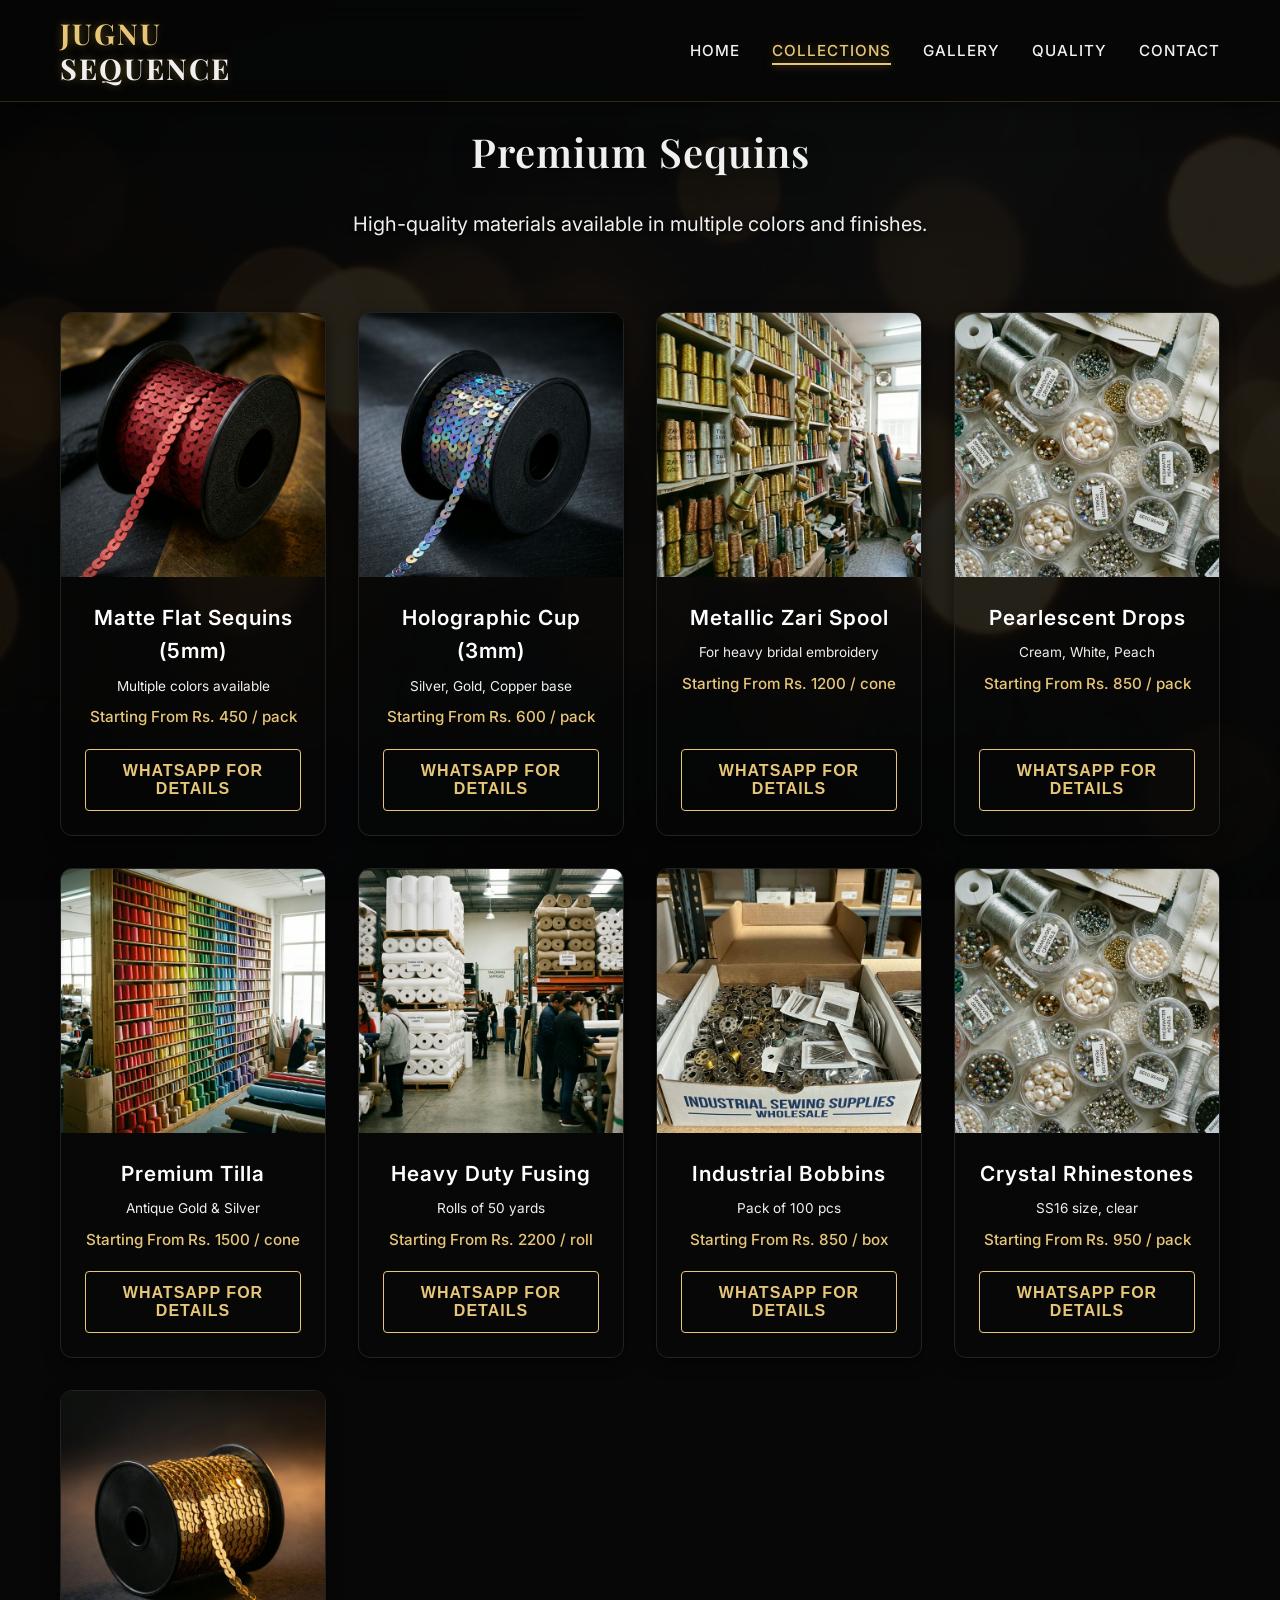
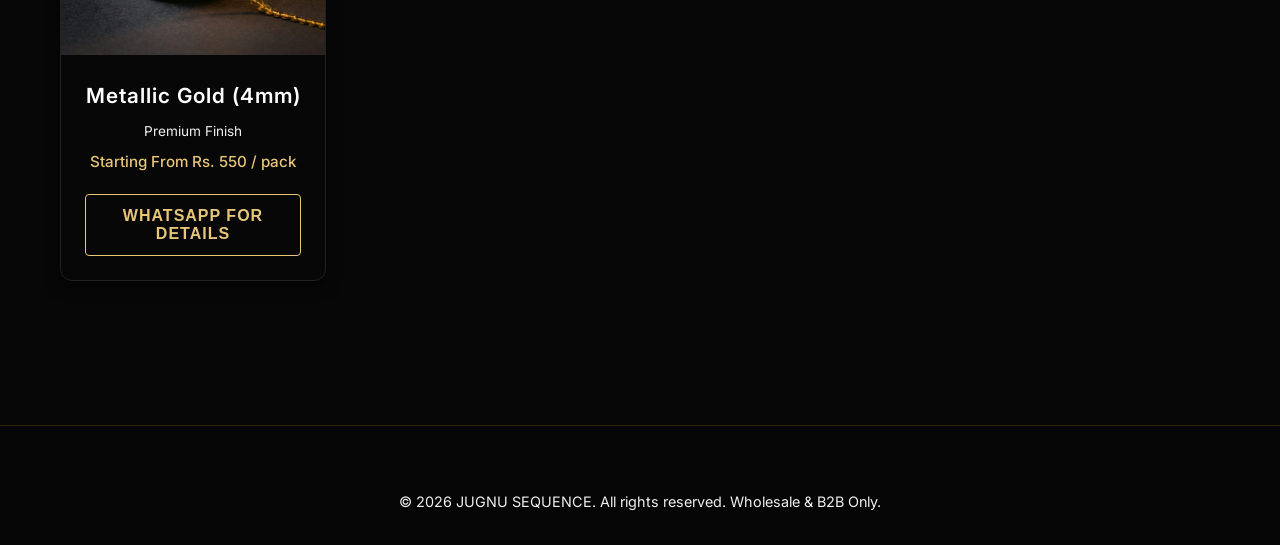
==== category.html @ 52ca6f72 "Add files via upload" ====
<!DOCTYPE html>
<html lang="en">

<head>
    <meta charset="UTF-8">
    <meta name="viewport" content="width=device-width, initial-scale=1.0">
    <title>Category | JUGNU SEQUENCE</title>
    <!-- Google Fonts -->
    <link rel="preconnect" href="https://fonts.googleapis.com">
    <link rel="preconnect" href="https://fonts.gstatic.com" crossorigin>
    <link
        href="https://fonts.googleapis.com/css2?family=Cinzel:wght@400;600;700&family=Inter:wght@300;400;500;600&family=Playfair+Display:wght@400;600;700&display=swap"
        rel="stylesheet">
    <!-- Custom CSS -->
    <link rel="stylesheet" href="style.css">

    <style>
        .product-card {
            display: flex;
            flex-direction: column;
            justify-content: space-between;
            height: 100%;
        }

        .product-card .card-content {
            flex-grow: 1;
            display: flex;
            flex-direction: column;
        }

        .btn-full {
            width: 100%;
            margin-top: auto;
        }
    </style>
</head>

<body>

    <!-- Navigation -->
    <nav class="navbar">
        <div class="container nav-container">
            <a href="index.html" class="logo">JUGNU<br><span>SEQUENCE</span></a>
            <ul class="nav-links">
                <li><a href="index.html">Home</a></li>
                <li><a href="collections.html" class="text-gold">Collections</a></li>
                <li><a href="gallery.html">Gallery</a></li>
                <li><a href="quality.html">Quality</a></li>
                <li><a href="contact.html">Contact</a></li>
            </ul>
            <button class="mobile-menu-btn">☰</button>
        </div>
    </nav>

    <!-- Header Section -->
    <section class="section" style="padding-top: 120px; padding-bottom: 2rem;">
        <div class="container text-center">
            <h1 class="hero-title" style="font-size: 2.5rem;" id="category-title">Premium Sequins</h1>
            <p class="hero-subtitle">High-quality materials available in multiple colors and finishes.</p>
        </div>
    </section>

    <!-- Products Grid -->
    <section class="section" style="padding-top: 0;">
        <div class="container">
            <!-- Dynamic Category Labeling based on URL parameters or just dummy content -->
            <div class="grid grid-4">

                <!-- Product 1 -->
                <div class="card product-card" data-name="Matte Flat Sequins 5mm" data-code="SQ-5M-01">
                    <div class="card-img-wrapper">
                        <img src="sequins_matte.png" alt="Matte Flat Sequins" class="card-img">
                    </div>
                    <div class="card-content">
                        <h3 class="card-title">Matte Flat Sequins (5mm)</h3>
                        <p class="text-secondary" style="font-size: 0.85rem; margin-bottom: 0.5rem;">Multiple colors
                            available</p>
                        <p class="card-price">Starting From Rs. 450 / pack</p>
                        <button class="btn btn-outline btn-full wa-buy-btn">WhatsApp for Details</button>
                    </div>
                </div>

                <!-- Product 2 -->
                <div class="card product-card" data-name="Holographic Cup Sequins 3mm" data-code="SQ-3HC-02">
                    <div class="card-img-wrapper">
                        <img src="sequins_holographic.png" alt="Holographic Cup Sequins" class="card-img">
                    </div>
                    <div class="card-content">
                        <h3 class="card-title">Holographic Cup (3mm)</h3>
                        <p class="text-secondary" style="font-size: 0.85rem; margin-bottom: 0.5rem;">Silver, Gold,
                            Copper base</p>
                        <p class="card-price">Starting From Rs. 600 / pack</p>
                        <button class="btn btn-outline btn-full wa-buy-btn">WhatsApp for Details</button>
                    </div>
                </div>

                <!-- Product 3 -->
                <div class="card product-card" data-name="Metallic Thread Spool (Zari)" data-code="TH-ZR-01">
                    <div class="card-img-wrapper">
                        <img src="tilla.png" alt="Zari Thread" class="card-img">
                    </div>
                    <div class="card-content">
                        <h3 class="card-title">Metallic Zari Spool</h3>
                        <p class="text-secondary" style="font-size: 0.85rem; margin-bottom: 0.5rem;">For heavy bridal
                            embroidery</p>
                        <p class="card-price">Starting From Rs. 1200 / cone</p>
                        <button class="btn btn-outline btn-full wa-buy-btn">WhatsApp for Details</button>
                    </div>
                </div>

                <!-- Product 4 -->
                <div class="card product-card" data-name="Pearlescent Beads (Drop Shape)" data-code="BD-PRL-04">
                    <div class="card-img-wrapper">
                        <img src="accessories.png" alt="Pearl Beads" class="card-img">
                    </div>
                    <div class="card-content">
                        <h3 class="card-title">Pearlescent Drops</h3>
                        <p class="text-secondary" style="font-size: 0.85rem; margin-bottom: 0.5rem;">Cream, White, Peach
                        </p>
                        <p class="card-price">Starting From Rs. 850 / pack</p>
                        <button class="btn btn-outline btn-full wa-buy-btn">WhatsApp for Details</button>
                    </div>
                </div>

                <!-- Product 5 -->
                <div class="card product-card" data-name="Premium Tilla Thread" data-code="TL-PRM-05">
                    <div class="card-img-wrapper">
                        <img src="threads.png" alt="Tilla Thread" class="card-img">
                    </div>
                    <div class="card-content">
                        <h3 class="card-title">Premium Tilla</h3>
                        <p class="text-secondary" style="font-size: 0.85rem; margin-bottom: 0.5rem;">Antique Gold &
                            Silver</p>
                        <p class="card-price">Starting From Rs. 1500 / cone</p>
                        <button class="btn btn-outline btn-full wa-buy-btn">WhatsApp for Details</button>
                    </div>
                </div>

                <!-- Product 6 -->
                <div class="card product-card" data-name="Heavy Duty Fusing Sheet" data-code="FS-HD-06">
                    <div class="card-img-wrapper">
                        <img src="fusing.png" alt="Fusing Sheet" class="card-img">
                    </div>
                    <div class="card-content">
                        <h3 class="card-title">Heavy Duty Fusing</h3>
                        <p class="text-secondary" style="font-size: 0.85rem; margin-bottom: 0.5rem;">Rolls of 50 yards
                        </p>
                        <p class="card-price">Starting From Rs. 2200 / roll</p>
                        <button class="btn btn-outline btn-full wa-buy-btn">WhatsApp for Details</button>
                    </div>
                </div>

                <!-- Product 7 -->
                <div class="card product-card" data-name="Machine Bobbins (Silver)" data-code="MP-BOB-07">
                    <div class="card-img-wrapper">
                        <img src="machine_pins.png" alt="Machine Bobbins" class="card-img">
                    </div>
                    <div class="card-content">
                        <h3 class="card-title">Industrial Bobbins</h3>
                        <p class="text-secondary" style="font-size: 0.85rem; margin-bottom: 0.5rem;">Pack of 100 pcs</p>
                        <p class="card-price">Starting From Rs. 850 / box</p>
                        <button class="btn btn-outline btn-full wa-buy-btn">WhatsApp for Details</button>
                    </div>
                </div>

                <!-- Product 8 -->
                <div class="card product-card" data-name="Crystal Rhinestones (Clear)" data-code="AC-CR-08">
                    <div class="card-img-wrapper">
                        <img src="accessories.png" alt="Rhinestones" class="card-img">
                    </div>
                    <div class="card-content">
                        <h3 class="card-title">Crystal Rhinestones</h3>
                        <p class="text-secondary" style="font-size: 0.85rem; margin-bottom: 0.5rem;">SS16 size, clear
                        </p>
                        <p class="card-price">Starting From Rs. 950 / pack</p>
                        <button class="btn btn-outline btn-full wa-buy-btn">WhatsApp for Details</button>
                    </div>
                </div>

                <!-- Product 9 - Metallic Sequins -->
                <div class="card product-card" data-name="Metallic Gold Sequences 4mm" data-code="SQ-4MG-09">
                    <div class="card-img-wrapper">
                        <img src="sequins_metallic.png" alt="Metallic Gold Sequins" class="card-img">
                    </div>
                    <div class="card-content">
                        <h3 class="card-title">Metallic Gold (4mm)</h3>
                        <p class="text-secondary" style="font-size: 0.85rem; margin-bottom: 0.5rem;">Premium Finish</p>
                        <p class="card-price">Starting From Rs. 550 / pack</p>
                        <button class="btn btn-outline btn-full wa-buy-btn">WhatsApp for Details</button>
                    </div>
                </div>

            </div>
        </div>
    </section>

    <!-- Footer -->
    <footer class="footer">
        <div class="container text-center text-secondary" style="font-size: 0.9rem;">
            &copy; 2026 JUGNU SEQUENCE. All rights reserved. Wholesale & B2B Only.
        </div>
    </footer>

    <!-- Custom JS -->
    <script src="script.js"></script>
    <script>
        // Simple script to update header based on URL param
        document.addEventListener('DOMContentLoaded', () => {
            const urlParams = new URLSearchParams(window.location.search);
            const type = urlParams.get('type');
            if (type) {
                const titleMap = {
                    'sequins': 'Premium Sequins',
                    'tilla': 'Luxury Tilla & Zari',
                    'threads': 'Couture Threads',
                    'machinepins': 'Machine Bobbins & Pins',
                    'fusing': 'Fusing Sheets',
                    'accessories': 'Beads & Accessories'
                };
                if (titleMap[type]) {
                    document.getElementById('category-title').innerText = titleMap[type];
                }
            }
        });
    </script>
</body>

</html>
---- style.css ----
:root {
  --bg-dark: #070707;
  /* Very deep dark */
  --bg-card: #111111;
  --bg-hover: #181818;

  --text-primary: #f0f0f0;
  --text-secondary: #b0b0b0;

  --accent-gold: #e8c678;
  /* Brighter, shinier gold */
  --accent-gold-hover: #ffd700;
  --accent-copper: #c7864c;

  --border-color: #333;

  --font-heading: 'Playfair Display', serif;
  --font-body: 'Inter', sans-serif;

  --transition: all 0.4s cubic-bezier(0.25, 0.46, 0.45, 0.94);
}

* {
  margin: 0;
  padding: 0;
  box-sizing: border-box;
}

body {
  font-family: var(--font-body);
  background-color: var(--bg-dark);
  color: var(--text-primary);
  line-height: 1.6;
  -webkit-font-smoothing: antialiased;
  position: relative;
}

/* Overall Vibe: Bokeh Background overlay */
body::before {
  content: "";
  position: fixed;
  top: 0;
  left: 0;
  right: 0;
  bottom: 0;
  /* Use the generated golden bokeh image */
  background: url('bokeh_bg.jpg') center/cover fixed;
  opacity: 0.15;
  /* Keep it subtle so text is readable */
  z-index: -1;
  pointer-events: none;
  filter: contrast(1.1) brightness(0.8);
}

h1,
h2,
h3,
h4,
h5,
h6 {
  font-family: var(--font-heading);
  font-weight: 600;
  letter-spacing: 1px;
}

a {
  text-decoration: none;
  color: var(--text-primary);
  transition: var(--transition);
}

a:hover {
  color: var(--accent-gold);
  text-shadow: 0 0 8px rgba(212, 175, 55, 0.5);
}

ul {
  list-style: none;
}

/* Typography Utility */
.text-gold {
  color: var(--accent-gold);
  text-shadow: 0 0 10px rgba(212, 175, 55, 0.3);
}

.text-center {
  text-align: center;
}

/* Section Titles with Golden Gradient Text */
.section-title {
  font-size: 2.8rem;
  margin-bottom: 1rem;
  text-align: center;
  color: var(--accent-gold);
  text-shadow: 0 2px 10px rgba(212, 175, 55, 0.2);
}

.section-subtitle {
  text-align: center;
  color: var(--text-secondary);
  font-size: 1.15rem;
  max-width: 600px;
  margin: 0 auto 3rem;
}

/* Layout */
.container {
  max-width: 1200px;
  margin: 0 auto;
  padding: 0 20px;
}

.section {
  padding: 5rem 0;
}

/* Shiny Buttons */
.btn {
  display: inline-block;
  padding: 12px 28px;
  font-size: 1rem;
  font-weight: 600;
  cursor: pointer;
  border: none;
  border-radius: 4px;
  transition: var(--transition);
  text-transform: uppercase;
  letter-spacing: 1px;
  position: relative;
  overflow: hidden;
}

.btn-primary {
  background: var(--accent-gold);
  color: #000;
  border: 1px solid #ffe55c;
  box-shadow: 0 0 15px rgba(212, 175, 55, 0.2);
}

.btn-primary:hover {
  background: var(--accent-gold-hover);
  box-shadow: 0 0 25px rgba(212, 175, 55, 0.5);
  transform: translateY(-2px);
}

.btn-outline {
  background-color: transparent;
  border: 1px solid var(--accent-gold);
  color: var(--accent-gold);
}

.btn-outline:hover {
  background-color: var(--accent-gold);
  color: #000;
  box-shadow: 0 0 15px rgba(212, 175, 55, 0.4);
}

.btn-whatsapp {
  background-color: #25D366;
  color: #fff;
  display: flex;
  align-items: center;
  justify-content: center;
  gap: 8px;
  box-shadow: 0 0 15px rgba(37, 211, 102, 0.3);
}

.btn-whatsapp:hover {
  background-color: #1ebe57;
  box-shadow: 0 0 25px rgba(37, 211, 102, 0.6);
}

/* Full Width Button Fix */
.btn-full {
  width: 100%;
  margin-top: auto;
}

/* Navbar */
.navbar {
  background-color: rgba(7, 7, 7, 0.85);
  backdrop-filter: blur(15px);
  position: fixed;
  top: 0;
  width: 100%;
  z-index: 1000;
  border-bottom: 1px solid rgba(212, 175, 55, 0.2);
  padding: 1rem 0;
  box-shadow: 0 4px 30px rgba(0, 0, 0, 0.5);
}

.nav-container {
  display: flex;
  justify-content: space-between;
  align-items: center;
}

.logo {
  font-family: var(--font-heading);
  font-size: 1.8rem;
  font-weight: 700;
  color: var(--accent-gold);
  letter-spacing: 2px;
  text-shadow: 0 0 10px rgba(212, 175, 55, 0.4);
  line-height: 1.2;
  transition: transform 0.4s ease, text-shadow 0.4s ease;
  display: inline-block;
}

.logo span {
  font-size: 1.8rem;
  /* Make SEQUENCE the same size as JUGNU */
  letter-spacing: 2px;
  /* Match JUGNU letter spacing */
  color: var(--text-primary);
  /* Slight color variation for the second word to keep it premium */
  transition: color 0.4s ease;
}

/* Hover effect for the logo */
.logo:hover {
  transform: scale(1.02);
  text-shadow: 0 0 15px rgba(212, 175, 55, 0.8);
}

.logo:hover span {
  color: var(--accent-gold-hover);
}

.nav-links {
  display: flex;
  gap: 2rem;
}

.nav-links a {
  font-size: 0.95rem;
  text-transform: uppercase;
  letter-spacing: 1px;
  font-weight: 500;
  position: relative;
  padding-bottom: 5px;
}

/* Animated Underline Effect for Nav Links */
.nav-links a::after {
  content: '';
  position: absolute;
  width: 0;
  height: 2px;
  bottom: 0;
  left: 0;
  background-color: var(--accent-gold);
  transition: width 0.3s ease-in-out;
  box-shadow: 0 0 8px rgba(212, 175, 55, 0.6);
}

.nav-links a:hover::after {
  width: 100%;
}

.nav-links .text-gold::after {
  width: 100%;
  /* Keep underline active for the current page */
}

.mobile-menu-btn {
  display: none;
  background: none;
  border: none;
  color: var(--text-primary);
  font-size: 1.5rem;
  cursor: pointer;
}

/* Hero Section */
.hero {
  height: 100vh;
  display: flex;
  align-items: center;
  justify-content: center;
  position: relative;
  overflow: hidden;
  text-align: center;
  padding-top: 80px;
}

.hero-bg {
  position: absolute;
  top: 0;
  left: 0;
  width: 100%;
  height: 100%;
  /* Use the same bokeh image for the hero, slightly more visible */
  background: url('bokeh_bg.jpg') center/cover;
  opacity: 0.4;
  z-index: -1;
  filter: contrast(1.1) brightness(0.9);
}

.hero-bg::after {
  content: '';
  position: absolute;
  inset: 0;
  background: linear-gradient(to bottom, rgba(7, 7, 7, 0.2), var(--bg-dark));
}

.hero-content {
  max-width: 800px;
  padding: 0 20px;
  z-index: 1;
}

.hero-title {
  font-size: 4.5rem;
  margin-bottom: 1.5rem;
  color: var(--text-primary);
  text-shadow: 0 5px 20px rgba(0, 0, 0, 0.5);
}

.hero-subtitle {
  font-size: 1.25rem;
  margin-bottom: 2.5rem;
  color: var(--text-primary);
  text-shadow: 0 2px 4px rgba(0, 0, 0, 0.8);
}

/* Shiny Cards */
.grid {
  display: grid;
  gap: 2rem;
}

.grid-3 {
  grid-template-columns: repeat(3, 1fr);
}

.grid-4 {
  grid-template-columns: repeat(4, 1fr);
}

.card {
  border: 1px solid #222;
  border-radius: 12px;
  overflow: hidden;
  position: relative;
  transition: var(--transition);
  box-shadow: 0 5px 15px rgba(0, 0, 0, 0.5);
}

/* Shimmer overlay on hover */
.card::after {
  content: '';
  position: absolute;
  top: 0;
  left: -100%;
  width: 50%;
  height: 100%;
  background: linear-gradient(to right, transparent, rgba(212, 175, 55, 0.15), transparent);
  transform: skewX(-25deg);
  transition: 0.6s ease;
  pointer-events: none;
}

.card:hover::after {
  left: 150%;
}

.card:hover {
  transform: translateY(-8px);
  border-color: rgba(212, 175, 55, 0.5);
  box-shadow: 0 15px 35px rgba(212, 175, 55, 0.15);
}

.card-img-wrapper {
  position: relative;
  overflow: hidden;
  aspect-ratio: 1;
}

.card-img {
  width: 100%;
  height: 100%;
  object-fit: cover;
  transition: transform 0.6s cubic-bezier(0.25, 0.46, 0.45, 0.94);
}

.card:hover .card-img {
  transform: scale(1.08);
}

.card-content {
  padding: 1.5rem;
  text-align: center;
  position: relative;
  z-index: 1;
}

.card-title {
  font-size: 1.3rem;
  margin-bottom: 0.5rem;
  font-family: var(--font-body);
  font-weight: 600;
  color: #fff;
}

.card-price {
  color: var(--accent-gold);
  font-size: 0.95rem;
  margin-bottom: 1.2rem;
  font-weight: 500;
}

/* Product Card Specifics */
.product-card {
  height: 100%;
  display: flex;
  flex-direction: column;
}

.product-card .card-content {
  flex-grow: 1;
  display: flex;
  flex-direction: column;
}

/* WhatsApp Chips */
.wa-options {
  display: flex;
  flex-wrap: wrap;
  gap: 12px;
  justify-content: center;
  margin-top: 2rem;
}

.wa-chip {
  background-color: var(--bg-hover);
  border: 1px solid #333;
  padding: 10px 20px;
  border-radius: 30px;
  font-size: 0.9rem;
  cursor: pointer;
  transition: var(--transition);
  color: var(--text-primary);
  font-weight: 500;
}

.wa-chip:hover {
  border-color: #25D366;
  color: #25D366;
  box-shadow: 0 0 15px rgba(37, 211, 102, 0.2);
  transform: translateY(-2px);
}

/* Footer */
.footer {
  background-color: #050505;
  padding: 4rem 0 2rem;
  border-top: 1px solid rgba(212, 175, 55, 0.2);
  margin-top: 4rem;
}

.footer-content {
  display: grid;
  grid-template-columns: repeat(auto-fit, minmax(250px, 1fr));
  gap: 2rem;
  margin-bottom: 3rem;
}

.footer-col h3 {
  color: var(--accent-gold);
  margin-bottom: 1.5rem;
  font-size: 1.2rem;
}

.footer-links li {
  margin-bottom: 0.8rem;
}

.footer-bottom {
  text-align: center;
  padding-top: 2rem;
  border-top: 1px solid #222;
  color: var(--text-secondary);
  font-size: 0.9rem;
}

/* Responsive */
@media (max-width: 768px) {
  .nav-links {
    display: none;
  }

  .mobile-menu-btn {
    display: block;
  }

  .hero-title {
    font-size: 3rem;
  }

  .grid-3,
  .grid-4 {
    grid-template-columns: repeat(auto-fit, minmax(250px, 1fr));
  }
}
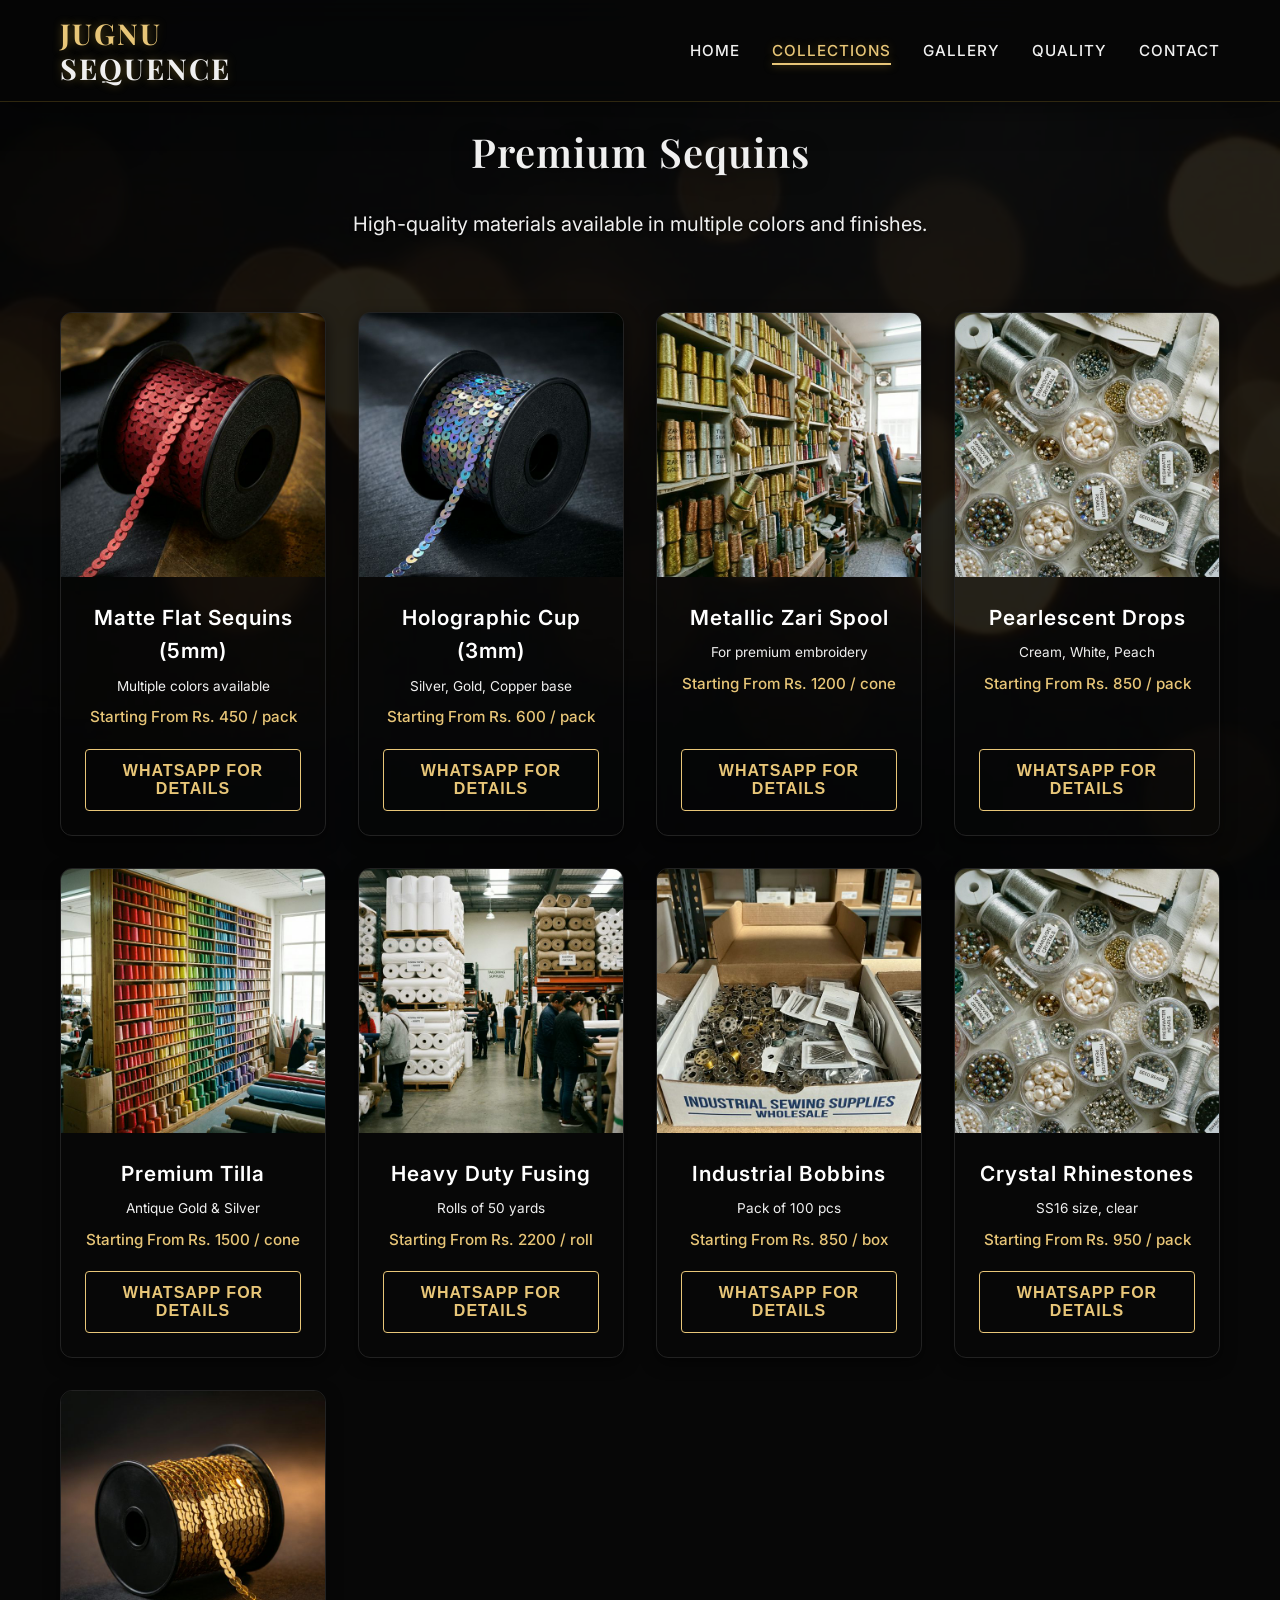
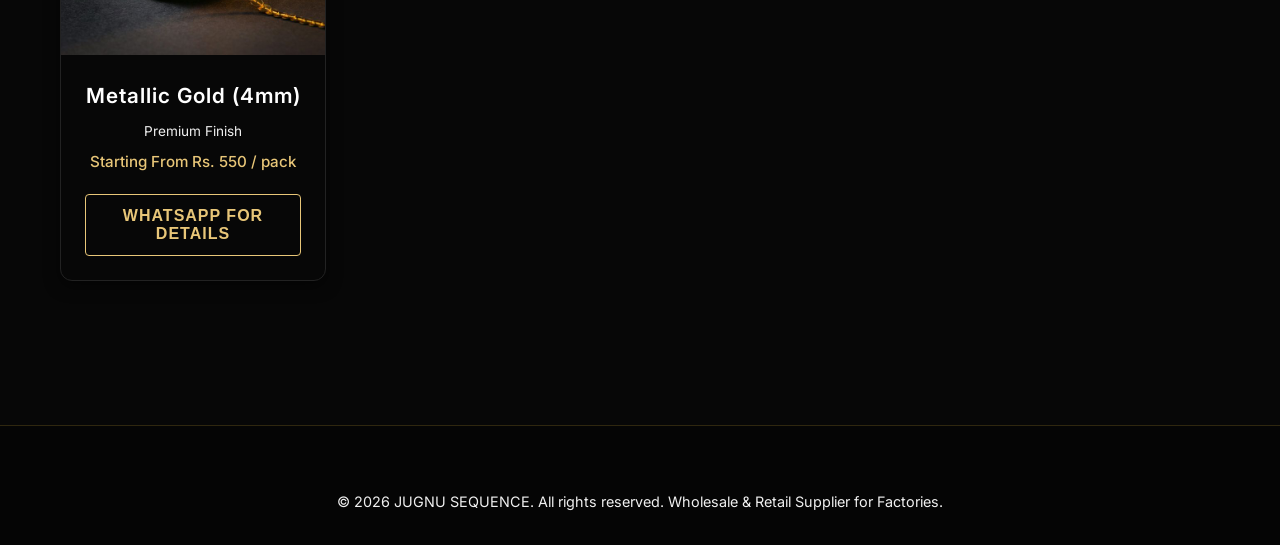
==== commit 448701a3: "Update website content for Wholesale, Retail & Embroidery Factories focus" ====
--- a/category.html
+++ b/category.html
@@ -101,7 +101,7 @@
                     </div>
                     <div class="card-content">
                         <h3 class="card-title">Metallic Zari Spool</h3>
-                        <p class="text-secondary" style="font-size: 0.85rem; margin-bottom: 0.5rem;">For heavy bridal
+                        <p class="text-secondary" style="font-size: 0.85rem; margin-bottom: 0.5rem;">For premium
                             embroidery</p>
                         <p class="card-price">Starting From Rs. 1200 / cone</p>
                         <button class="btn btn-outline btn-full wa-buy-btn">WhatsApp for Details</button>
@@ -197,7 +197,7 @@
     <!-- Footer -->
     <footer class="footer">
         <div class="container text-center text-secondary" style="font-size: 0.9rem;">
-            &copy; 2026 JUGNU SEQUENCE. All rights reserved. Wholesale & B2B Only.
+            &copy; 2026 JUGNU SEQUENCE. All rights reserved. Wholesale & Retail Supplier for Factories.
         </div>
     </footer>
 
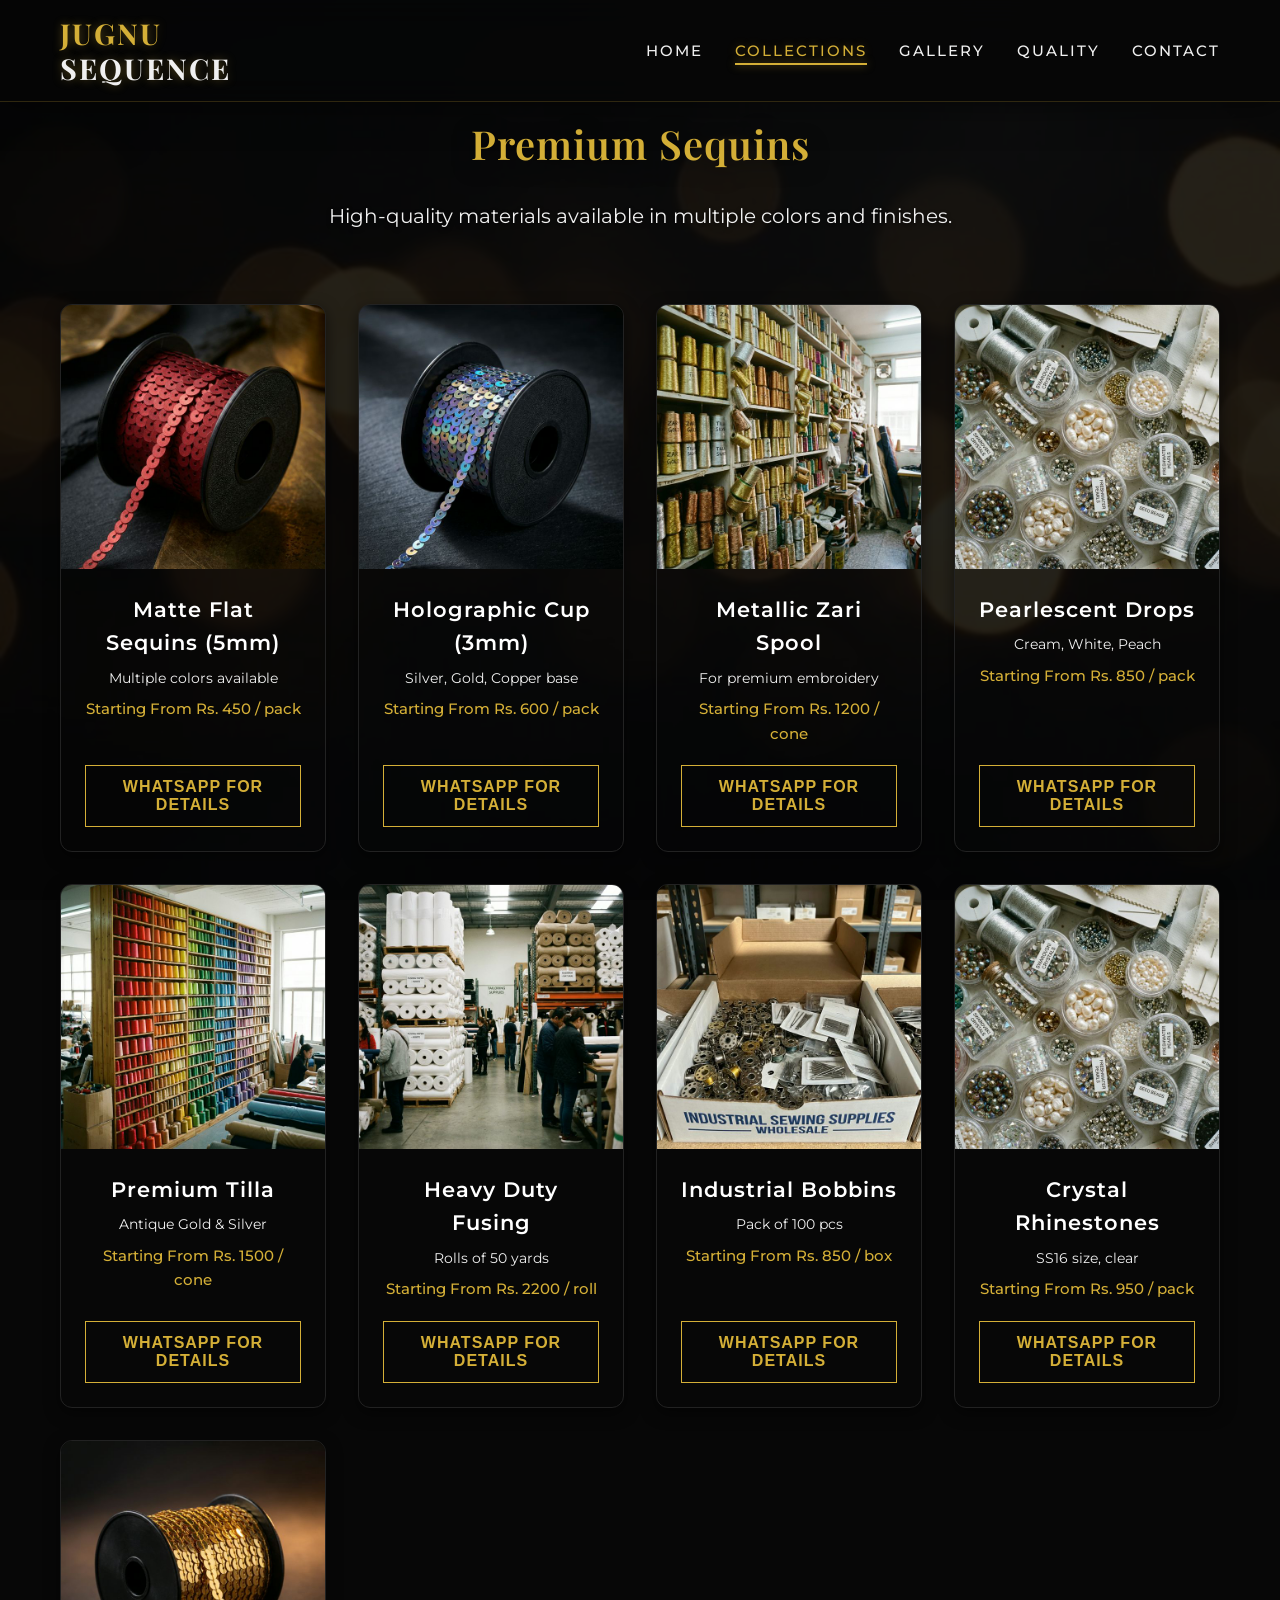
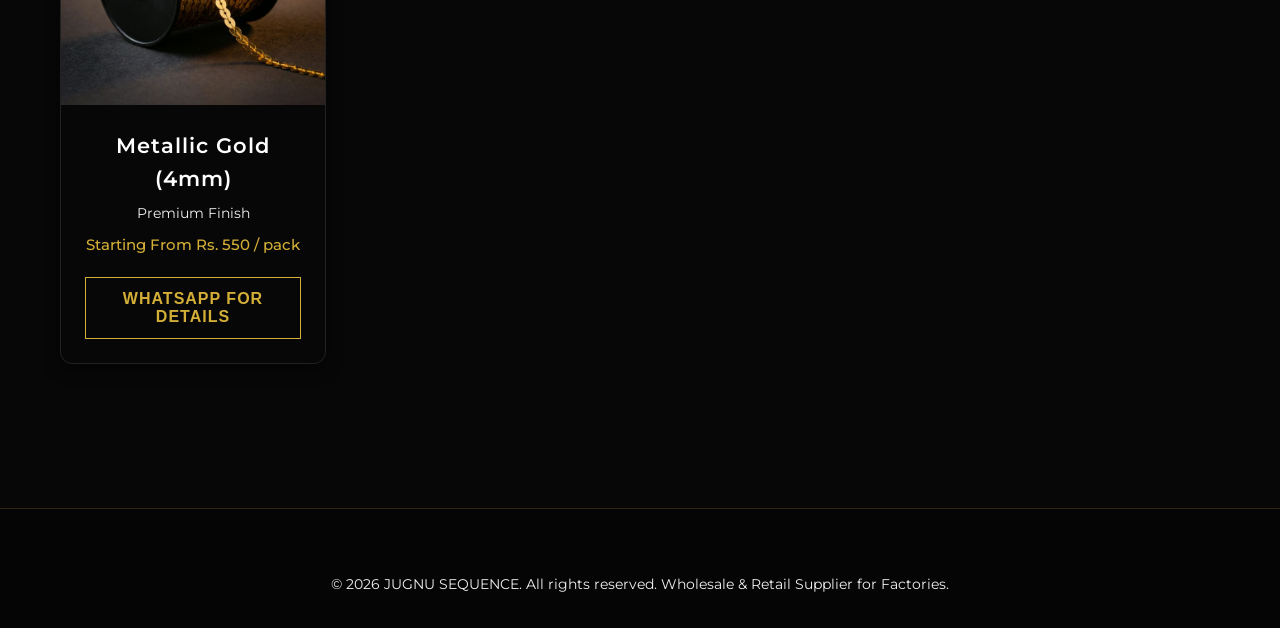
==== commit b9e0deff: "Refine website typography, color palette, buttons, and layout" ====
--- a/category.html
+++ b/category.html
@@ -9,7 +9,7 @@
     <link rel="preconnect" href="https://fonts.googleapis.com">
     <link rel="preconnect" href="https://fonts.gstatic.com" crossorigin>
     <link
-        href="https://fonts.googleapis.com/css2?family=Cinzel:wght@400;600;700&family=Inter:wght@300;400;500;600&family=Playfair+Display:wght@400;600;700&display=swap"
+        href="https://fonts.googleapis.com/css2?family=Montserrat:wght@300;400;500;600&family=Playfair+Display:wght@400;600;700&display=swap"
         rel="stylesheet">
     <!-- Custom CSS -->
     <link rel="stylesheet" href="style.css">
--- a/style.css
+++ b/style.css
@@ -7,15 +7,15 @@
   --text-primary: #f0f0f0;
   --text-secondary: #b0b0b0;
 
-  --accent-gold: #e8c678;
-  /* Brighter, shinier gold */
-  --accent-gold-hover: #ffd700;
+  --accent-gold: #D4AF37;
+  /* Premium Metallic Gold */
+  --accent-gold-hover: #ebd073;
   --accent-copper: #c7864c;
 
   --border-color: #333;
 
   --font-heading: 'Playfair Display', serif;
-  --font-body: 'Inter', sans-serif;
+  --font-body: 'Montserrat', sans-serif;
 
   --transition: all 0.4s cubic-bezier(0.25, 0.46, 0.45, 0.94);
 }
@@ -124,7 +124,7 @@
   font-weight: 600;
   cursor: pointer;
   border: none;
-  border-radius: 4px;
+  border-radius: 0;
   transition: var(--transition);
   text-transform: uppercase;
   letter-spacing: 1px;
@@ -237,7 +237,7 @@
 .nav-links a {
   font-size: 0.95rem;
   text-transform: uppercase;
-  letter-spacing: 1px;
+  letter-spacing: 2px;
   font-weight: 500;
   position: relative;
   padding-bottom: 5px;
@@ -313,9 +313,10 @@
 }
 
 .hero-title {
-  font-size: 4.5rem;
-  margin-bottom: 1.5rem;
-  color: var(--text-primary);
+  font-size: 3rem;
+  line-height: 1.2;
+  margin-bottom: 2rem;
+  color: var(--accent-gold);
   text-shadow: 0 5px 20px rgba(0, 0, 0, 0.5);
 }
 
@@ -497,7 +498,7 @@
   }
 
   .hero-title {
-    font-size: 3rem;
+    font-size: 2.2rem;
   }
 
   .grid-3,
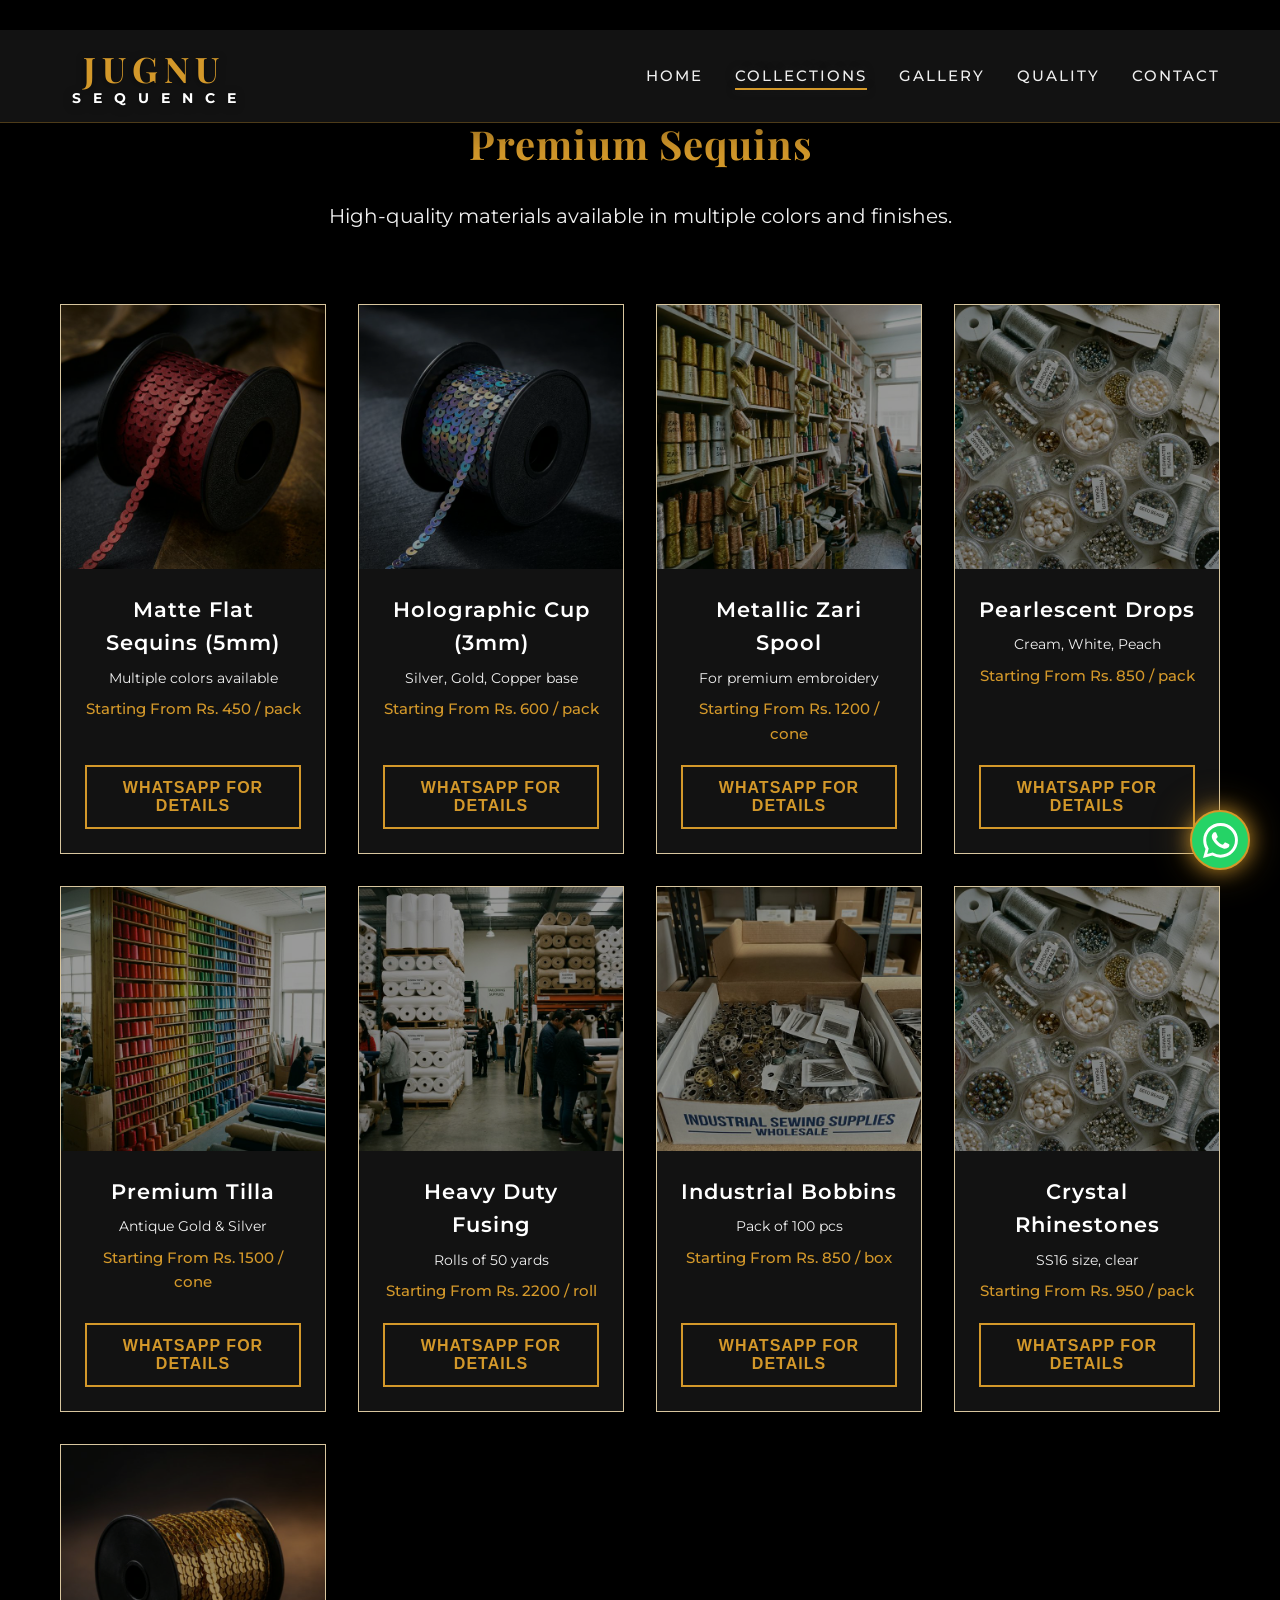
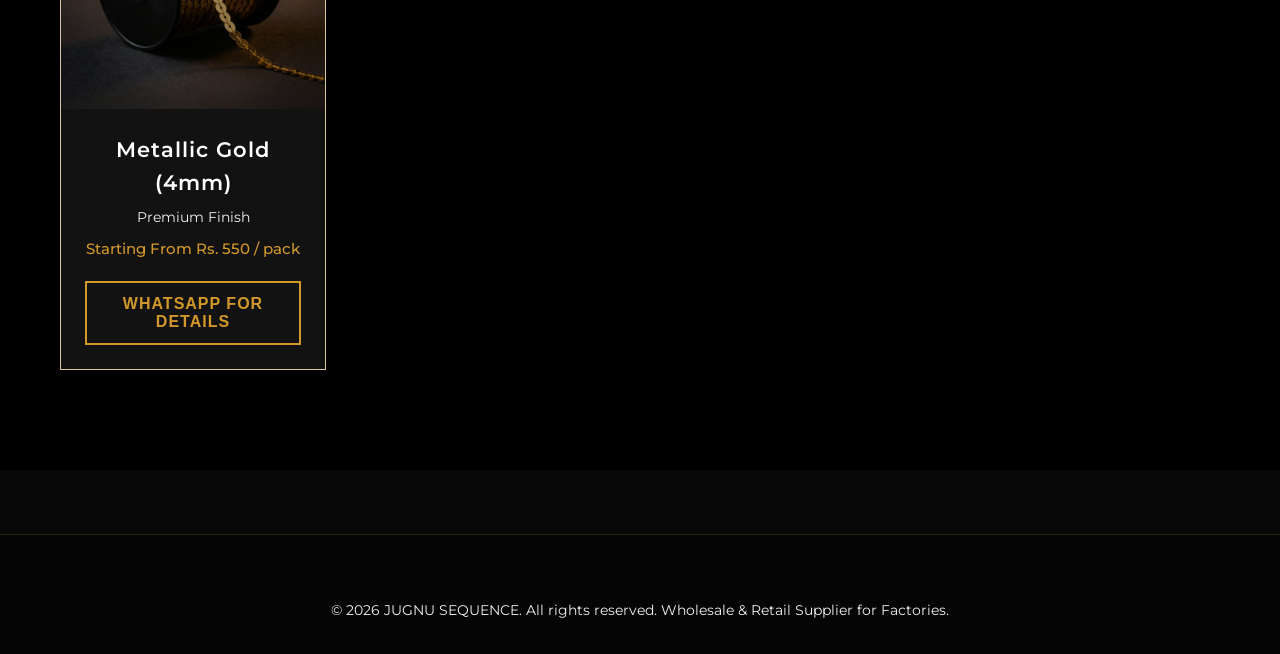
==== commit df93a23e: "Add permanent floating luxury WhatsApp icon to bottom right" ====
--- a/category.html
+++ b/category.html
@@ -223,6 +223,14 @@
             }
         });
     </script>
+    <!-- Global Floating WhatsApp Icon -->
+    <a href="https://wa.me/923116644706?text=Salam!%20I%20am%20browsing%20your%20website%20and%20have%20an%20inquiry.%20Could%20you%20please%20assist%20me%3F"
+        class="floating-wa-icon" target="_blank" rel="noopener noreferrer">
+        <svg width="30" height="30" viewBox="0 0 24 24" fill="currentColor">
+            <path
+                d="M17.472 14.382c-.297-.149-1.758-.867-2.03-.967-.273-.099-.471-.148-.67.15-.197.297-.767.966-.94 1.164-.173.199-.347.223-.644.075-.297-.15-1.255-.463-2.39-1.475-.883-.788-1.48-1.761-1.653-2.059-.173-.297-.018-.458.13-.606.134-.133.298-.347.446-.52.149-.174.198-.298.298-.497.099-.198.05-.371-.025-.52-.075-.149-.669-1.612-.916-2.207-.242-.579-.487-.5-.669-.51a12.8 12.8 0 0 0-.57-.01c-.198 0-.52.074-.792.372-.272.297-1.04 1.016-1.04 2.479 0 1.462 1.065 2.875 1.213 3.074.149.198 2.096 3.2 5.077 4.487.709.306 1.262.489 1.694.625.712.227 1.36.195 1.871.118.571-.085 1.758-.719 2.006-1.413.248-.694.248-1.289.173-1.413-.074-.124-.272-.198-.57-.347m-5.421 7.403h-.004a9.87 9.87 0 0 1-5.031-1.378l-.361-.214-3.741.982.998-3.648-.235-.374a9.86 9.86 0 0 1-1.51-5.26c.001-5.45 4.436-9.884 9.888-9.884 2.64 0 5.122 1.03 6.988 2.898a9.82 9.82 0 0 1 2.893 6.994c-.003 5.45-4.437 9.884-9.885 9.884m8.413-18.297A11.8 11.8 0 0 0 12.05 0C5.495 0 .16 5.335.157 11.892c0 2.096.547 4.142 1.588 5.945L.057 24l6.305-1.654a11.9 11.9 0 0 0 5.683 1.448h.005c6.554 0 11.89-5.335 11.893-11.893a11.8 11.8 0 0 0-3.48-8.413Z" />
+        </svg>
+    </a>
 </body>
 
 </html>
--- a/style.css
+++ b/style.css
@@ -7,9 +7,9 @@
   --text-primary: #f0f0f0;
   --text-secondary: #b0b0b0;
 
-  --accent-gold: #D4AF37;
-  /* Premium Metallic Gold */
-  --accent-gold-hover: #ebd073;
+  --accent-gold: #D3982A;
+  /* Signature Gold */
+  --accent-gold-hover: #D3982A;
   --accent-copper: #c7864c;
 
   --border-color: #333;
@@ -71,7 +71,7 @@
 
 a:hover {
   color: var(--accent-gold);
-  text-shadow: 0 0 8px rgba(212, 175, 55, 0.5);
+  text-shadow: 0 0 8px rgba(40, 40, 40, 0.6);
 }
 
 ul {
@@ -81,7 +81,7 @@
 /* Typography Utility */
 .text-gold {
   color: var(--accent-gold);
-  text-shadow: 0 0 10px rgba(212, 175, 55, 0.3);
+  text-shadow: 0 0 10px rgba(40, 40, 40, 0.6);
 }
 
 .text-center {
@@ -93,13 +93,13 @@
   font-size: 2.8rem;
   margin-bottom: 1rem;
   text-align: center;
-  color: var(--accent-gold);
-  text-shadow: 0 2px 10px rgba(212, 175, 55, 0.2);
+  color: #D8C69F;
+  text-shadow: 0 2px 10px rgba(40, 40, 40, 0.4);
 }
 
 .section-subtitle {
   text-align: center;
-  color: var(--text-secondary);
+  color: #E0E0E0;
   font-size: 1.15rem;
   max-width: 600px;
   margin: 0 auto 3rem;
@@ -113,7 +113,8 @@
 }
 
 .section {
-  padding: 5rem 0;
+  padding: 100px 0;
+  background-color: #000000;
 }
 
 /* Shiny Buttons */
@@ -130,31 +131,38 @@
   letter-spacing: 1px;
   position: relative;
   overflow: hidden;
+  background-color: var(--accent-gold);
+  color: #000;
 }
 
 .btn-primary {
   background: var(--accent-gold);
-  color: #000;
-  border: 1px solid #ffe55c;
-  box-shadow: 0 0 15px rgba(212, 175, 55, 0.2);
+  color: #000000;
+  border: none;
 }
 
 .btn-primary:hover {
-  background: var(--accent-gold-hover);
-  box-shadow: 0 0 25px rgba(212, 175, 55, 0.5);
+  background: var(--accent-gold);
+  color: #000000;
+  -webkit-filter: brightness(1.15);
+  filter: brightness(1.15);
+  box-shadow: 0 0 15px rgba(211, 152, 42, 0.5);
+  /* Using #D3982A basis */
   transform: translateY(-2px);
 }
 
 .btn-outline {
   background-color: transparent;
-  border: 1px solid var(--accent-gold);
   color: var(--accent-gold);
+  border: 2px solid var(--accent-gold);
 }
 
 .btn-outline:hover {
   background-color: var(--accent-gold);
-  color: #000;
-  box-shadow: 0 0 15px rgba(212, 175, 55, 0.4);
+  color: #000000;
+  -webkit-filter: brightness(1.15);
+  filter: brightness(1.15);
+  box-shadow: 0 0 15px rgba(211, 152, 42, 0.4);
 }
 
 .btn-whatsapp {
@@ -168,7 +176,9 @@
 }
 
 .btn-whatsapp:hover {
-  background-color: #1ebe57;
+  background-color: #25D366;
+  -webkit-filter: brightness(1.15);
+  filter: brightness(1.15);
   box-shadow: 0 0 25px rgba(37, 211, 102, 0.6);
 }
 
@@ -178,15 +188,36 @@
   margin-top: auto;
 }
 
+/* Announcement Bar */
+.announcement-bar {
+  background-color: #121212;
+  color: var(--accent-gold);
+  height: 30px;
+  display: flex;
+  align-items: center;
+  justify-content: center;
+  font-family: var(--font-body);
+  font-weight: 600;
+  font-size: 13px;
+  letter-spacing: 1px;
+  position: fixed;
+  top: 0;
+  width: 100%;
+  z-index: 1001;
+  /* Must sit above navbar */
+  border-bottom: 1px solid rgba(211, 152, 42, 0.2);
+}
+
 /* Navbar */
 .navbar {
-  background-color: rgba(7, 7, 7, 0.85);
-  backdrop-filter: blur(15px);
+  background-color: #121212;
   position: fixed;
-  top: 0;
+  top: 30px;
+  /* Offset for announcement bar */
   width: 100%;
   z-index: 1000;
-  border-bottom: 1px solid rgba(212, 175, 55, 0.2);
+  border-bottom: 1px solid rgba(211, 152, 42, 0.3);
+  /* Based on #D3982A */
   padding: 1rem 0;
   box-shadow: 0 4px 30px rgba(0, 0, 0, 0.5);
 }
@@ -199,34 +230,41 @@
 
 .logo {
   font-family: var(--font-heading);
-  font-size: 1.8rem;
+  font-size: 2.2rem;
   font-weight: 700;
-  color: var(--accent-gold);
-  letter-spacing: 2px;
-  text-shadow: 0 0 10px rgba(212, 175, 55, 0.4);
-  line-height: 1.2;
-  transition: transform 0.4s ease, text-shadow 0.4s ease;
-  display: inline-block;
+  color: #D3982A;
+  letter-spacing: 6px;
+  filter: drop-shadow(0 2px 4px rgba(0, 0, 0, 0.5));
+  line-height: 1;
+  transition: transform 0.4s ease, filter 0.4s ease, color 0.4s ease;
+  display: flex;
+  flex-direction: column;
+  align-items: center;
+  gap: 5px;
+  padding-top: 5px;
 }
 
 .logo span {
-  font-size: 1.8rem;
-  /* Make SEQUENCE the same size as JUGNU */
-  letter-spacing: 2px;
-  /* Match JUGNU letter spacing */
-  color: var(--text-primary);
-  /* Slight color variation for the second word to keep it premium */
+  font-family: var(--font-body);
+  font-size: 0.9rem;
+  letter-spacing: 12px;
+  margin-left: 12px;
+  /* Centers the visually tracked text */
+  font-weight: 700;
+  color: #FFFFFF;
   transition: color 0.4s ease;
+  text-shadow: none;
+  line-height: 1;
 }
 
 /* Hover effect for the logo */
 .logo:hover {
   transform: scale(1.02);
-  text-shadow: 0 0 15px rgba(212, 175, 55, 0.8);
+  filter: drop-shadow(0 0 10px rgba(40, 40, 40, 0.8));
 }
 
 .logo:hover span {
-  color: var(--accent-gold-hover);
+  color: #E8DCC2;
 }
 
 .nav-links {
@@ -241,6 +279,12 @@
   font-weight: 500;
   position: relative;
   padding-bottom: 5px;
+  color: var(--text-primary);
+  transition: color 0.3s ease;
+}
+
+.nav-links a:hover {
+  color: var(--accent-gold);
 }
 
 /* Animated Underline Effect for Nav Links */
@@ -250,18 +294,20 @@
   width: 0;
   height: 2px;
   bottom: 0;
+  left: 50%;
+  background-color: var(--accent-gold);
+  transition: width 0.3s ease-in-out, left 0.3s ease-in-out;
+  box-shadow: 0 0 8px rgba(40, 40, 40, 0.6);
+}
+
+.nav-links a:hover::after {
+  width: 100%;
   left: 0;
-  background-color: var(--accent-gold);
-  transition: width 0.3s ease-in-out;
-  box-shadow: 0 0 8px rgba(212, 175, 55, 0.6);
-}
-
-.nav-links a:hover::after {
-  width: 100%;
 }
 
 .nav-links .text-gold::after {
   width: 100%;
+  left: 0;
   /* Keep underline active for the current page */
 }
 
@@ -277,13 +323,27 @@
 /* Hero Section */
 .hero {
   height: 100vh;
-  display: flex;
+  min-height: 600px;
+  display: flex;
+  flex-direction: column;
   align-items: center;
   justify-content: center;
   position: relative;
   overflow: hidden;
   text-align: center;
   padding-top: 80px;
+  background-color: #000;
+}
+
+.hero-video {
+  position: absolute;
+  top: 0;
+  left: 0;
+  width: 100%;
+  height: 100%;
+  object-fit: cover;
+  z-index: 1;
+  opacity: 0.70;
 }
 
 .hero-bg {
@@ -292,39 +352,41 @@
   left: 0;
   width: 100%;
   height: 100%;
-  /* Use the same bokeh image for the hero, slightly more visible */
-  background: url('bokeh_bg.jpg') center/cover;
-  opacity: 0.4;
-  z-index: -1;
-  filter: contrast(1.1) brightness(0.9);
+  background: rgba(0, 0, 0, 0.15);
+  /* Subtle dark overlay for contrast */
+  z-index: 2;
 }
 
 .hero-bg::after {
   content: '';
   position: absolute;
   inset: 0;
-  background: linear-gradient(to bottom, rgba(7, 7, 7, 0.2), var(--bg-dark));
+  background: linear-gradient(to bottom, transparent 50%, #000000 100%);
 }
 
 .hero-content {
   max-width: 800px;
   padding: 0 20px;
-  z-index: 1;
+  position: relative;
+  z-index: 3;
 }
 
 .hero-title {
-  font-size: 3rem;
+  font-family: var(--font-heading);
+  font-size: 2.5rem;
+  font-weight: 700;
   line-height: 1.2;
   margin-bottom: 2rem;
-  color: var(--accent-gold);
-  text-shadow: 0 5px 20px rgba(0, 0, 0, 0.5);
+  color: #D3982A;
+  text-shadow: 0px 0px 30px rgba(0, 0, 0, 0.9), 0px 0px 15px rgba(0, 0, 0, 0.7);
 }
 
 .hero-subtitle {
+  font-family: var(--font-body);
   font-size: 1.25rem;
   margin-bottom: 2.5rem;
   color: var(--text-primary);
-  text-shadow: 0 2px 4px rgba(0, 0, 0, 0.8);
+  text-shadow: 1px 1px 3px rgba(0, 0, 0, 0.5);
 }
 
 /* Shiny Cards */
@@ -342,12 +404,25 @@
 }
 
 .card {
-  border: 1px solid #222;
-  border-radius: 12px;
+  border: 1px solid #D8C69F;
+  border-radius: 0;
+  background-color: #121212;
   overflow: hidden;
   position: relative;
   transition: var(--transition);
   box-shadow: 0 5px 15px rgba(0, 0, 0, 0.5);
+}
+
+/* Scroll Animation Classes */
+.animate-on-scroll {
+  opacity: 0;
+  transform: translateY(20px);
+  transition: opacity 0.8s ease-out, transform 0.8s ease-out;
+}
+
+.animate-on-scroll.is-visible {
+  opacity: 1;
+  transform: translateY(0);
 }
 
 /* Shimmer overlay on hover */
@@ -378,6 +453,18 @@
   position: relative;
   overflow: hidden;
   aspect-ratio: 1;
+}
+
+.card-img-wrapper::after {
+  content: '';
+  position: absolute;
+  top: 0;
+  left: 0;
+  width: 100%;
+  height: 100%;
+  background: rgba(0, 0, 0, 0.4);
+  pointer-events: none;
+  z-index: 1;
 }
 
 .card-img {
@@ -505,4 +592,161 @@
   .grid-4 {
     grid-template-columns: repeat(auto-fit, minmax(250px, 1fr));
   }
+}
+
+/* Excellence Section Specifics */
+.excellence-img-wrapper {
+  position: relative;
+  overflow: hidden;
+  aspect-ratio: 1;
+}
+
+.excellence-img-wrapper::after {
+  content: '';
+  position: absolute;
+  top: 0;
+  left: 0;
+  width: 100%;
+  height: 100%;
+  background: rgba(0, 0, 0, 0.05);
+  /* Significantly reduced overlay to reveal colors */
+  pointer-events: none;
+  z-index: 1;
+}
+
+.excellence-img-wrapper img {
+  width: 100%;
+  height: 100%;
+  object-fit: cover;
+  transition: transform 0.6s cubic-bezier(0.25, 0.46, 0.45, 0.94);
+  filter: brightness(1.35) contrast(0.85) saturate(1.2);
+  /* Brightness boost, contrast reduction, saturation bump for sharpness effect */
+}
+
+.excellence-item:hover .excellence-img-wrapper img {
+  transform: scale(1.08);
+  /* Retain zoom hover effect */
+}
+
+/* Hot Selling Slider */
+.hot-selling-slider {
+  display: flex;
+  overflow-x: auto;
+  scroll-snap-type: x mandatory;
+  gap: 2rem;
+  padding: 1.5rem 0;
+  -webkit-overflow-scrolling: touch;
+  scrollbar-width: none;
+  /* Firefox */
+}
+
+.hot-selling-slider::-webkit-scrollbar {
+  display: none;
+  /* Chrome, Safari, Edge */
+}
+
+.slider-item {
+  min-width: 320px;
+  max-width: 350px;
+  scroll-snap-align: center;
+  background-color: var(--bg-hover);
+  border: 1px solid rgba(211, 152, 42, 0.4);
+  padding: 1.5rem;
+  border-radius: 8px;
+  text-align: center;
+  flex: 0 0 auto;
+  box-shadow: 0 10px 20px rgba(0, 0, 0, 0.5);
+  transition: transform 0.4s ease, box-shadow 0.4s ease;
+}
+
+.slider-item:hover {
+  transform: translateY(-5px);
+  box-shadow: 0 15px 30px rgba(211, 152, 42, 0.2);
+  border-color: var(--accent-gold);
+}
+
+.slider-color-title {
+  color: #fff;
+  font-size: 1.4rem;
+  margin-bottom: 1rem;
+  font-family: var(--font-heading);
+  text-shadow: 0 2px 4px rgba(0, 0, 0, 0.8);
+}
+
+.reels-container {
+  display: flex;
+  justify-content: space-between;
+  gap: 1rem;
+  margin-bottom: 1.5rem;
+}
+
+.reel-box {
+  position: relative;
+  flex: 1;
+  aspect-ratio: 1;
+  background: #000;
+  border-radius: 4px;
+  overflow: hidden;
+  border: 1px solid #333;
+}
+
+.reel-box img {
+  width: 100%;
+  height: 100%;
+  object-fit: cover;
+  transition: transform 0.5s ease;
+}
+
+.reel-box:hover img {
+  transform: scale(1.1);
+}
+
+.reel-tag {
+  position: absolute;
+  top: 5px;
+  left: 5px;
+  background: rgba(0, 0, 0, 0.7);
+  color: var(--accent-gold);
+  font-size: 0.7rem;
+  padding: 2px 6px;
+  border-radius: 2px;
+  z-index: 2;
+  font-weight: 600;
+  letter-spacing: 0.5px;
+  border: 1px solid rgba(211, 152, 42, 0.3);
+}
+
+.wa-slider-btn {
+  width: 100%;
+  padding: 10px;
+  font-size: 0.95rem;
+}
+
+/* Global Floating WhatsApp Icon */
+.floating-wa-icon {
+  position: fixed;
+  bottom: 30px;
+  right: 30px;
+  width: 60px;
+  height: 60px;
+  background-color: #25D366;
+  color: #fff;
+  border-radius: 50%;
+  display: flex;
+  align-items: center;
+  justify-content: center;
+  box-shadow: 0 0 20px rgba(211, 152, 42, 0.8), 0 0 40px rgba(211, 152, 42, 0.4);
+  z-index: 9999;
+  transition: transform 0.3s ease, box-shadow 0.3s ease;
+  border: 2px solid #d3982a;
+}
+
+.floating-wa-icon svg {
+  width: 35px;
+  height: 35px;
+}
+
+.floating-wa-icon:hover {
+  transform: scale(1.1) translateY(-5px);
+  box-shadow: 0 0 30px rgba(211, 152, 42, 1), 0 0 50px rgba(211, 152, 42, 0.6);
 }
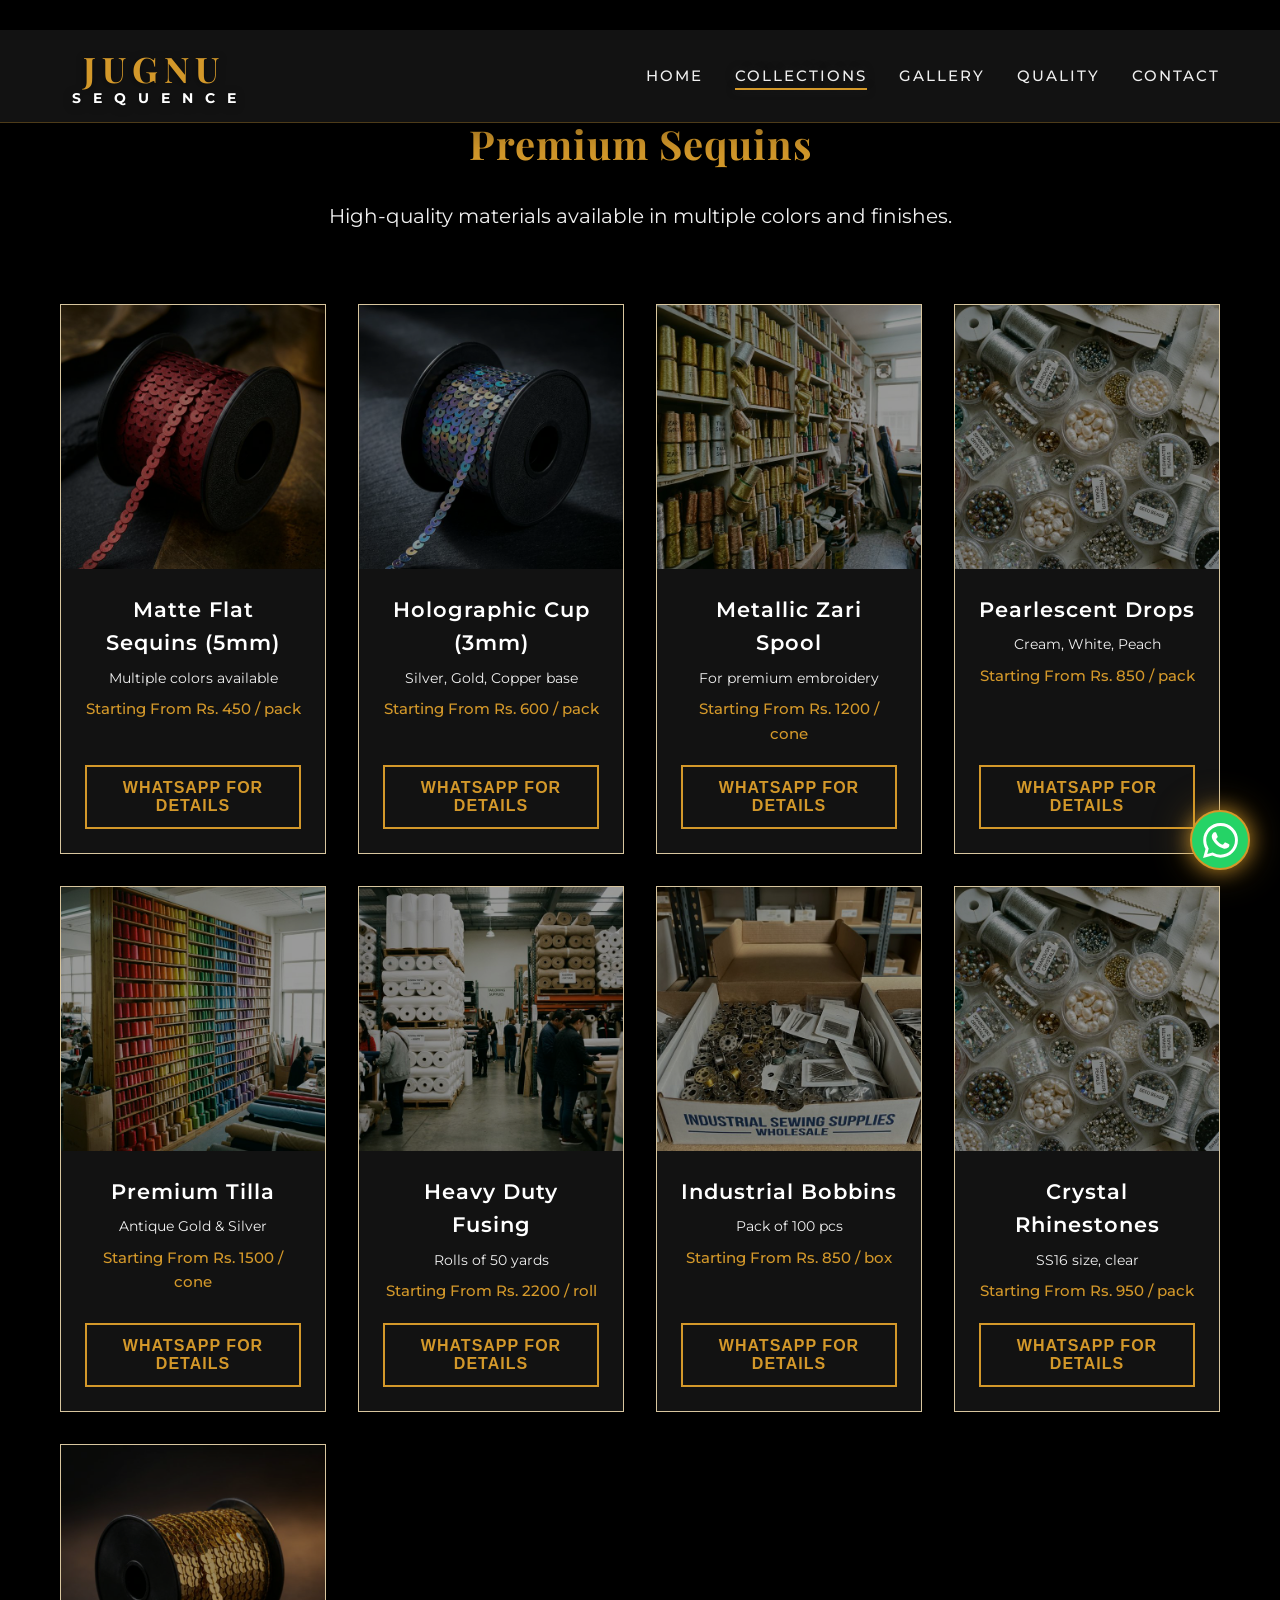
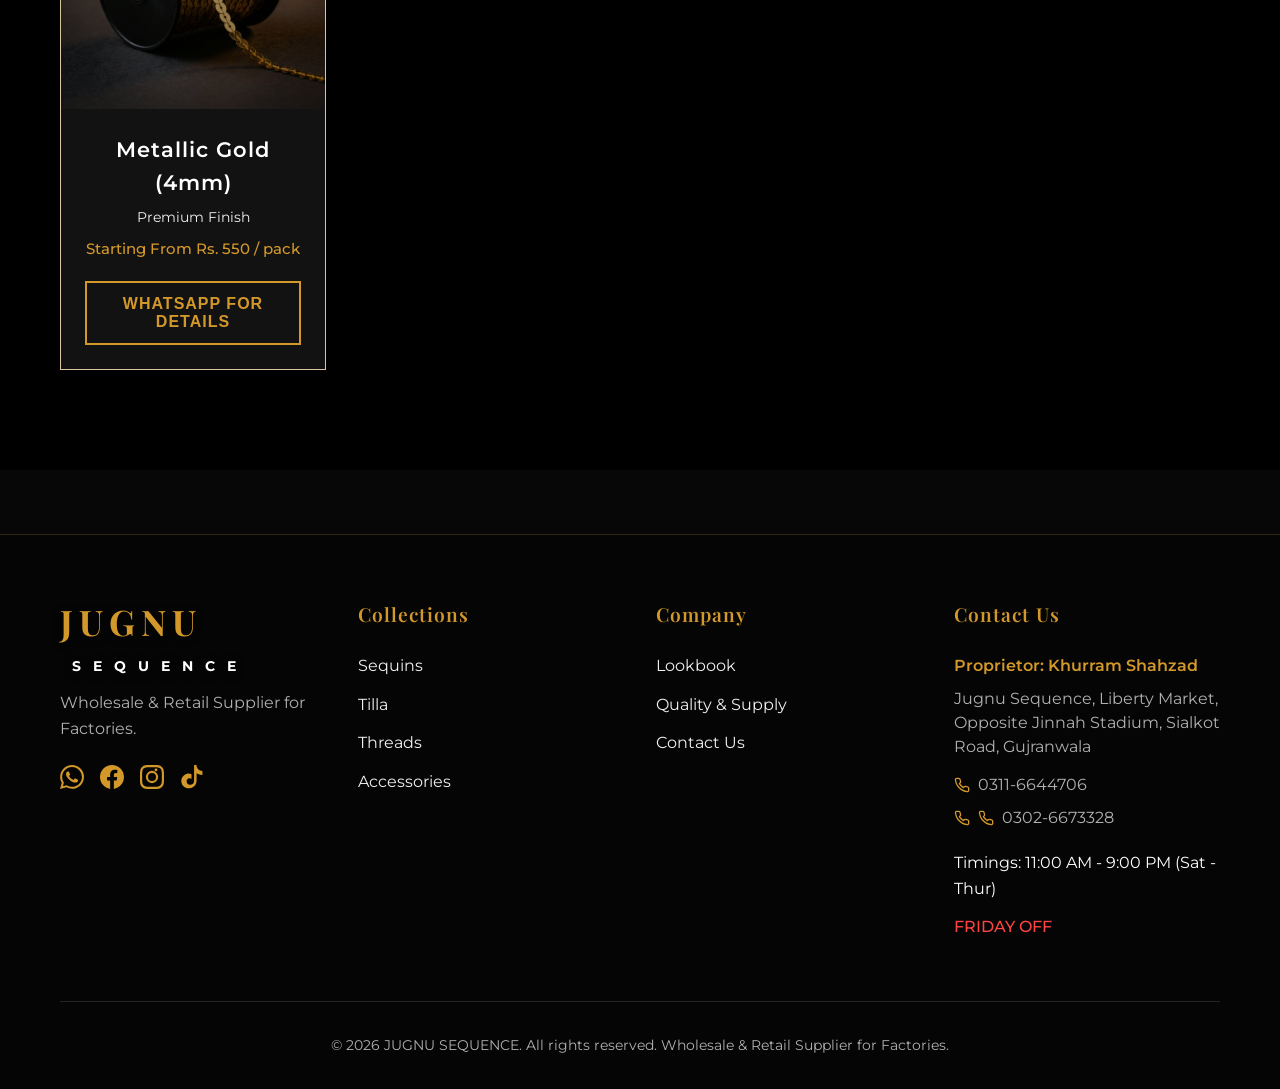
==== commit 0c44a3b0: "Update Footer and Contact page with full address, schedule, and social icons" ====
--- a/category.html
+++ b/category.html
@@ -196,11 +196,95 @@
 
     <!-- Footer -->
     <footer class="footer">
-        <div class="container text-center text-secondary" style="font-size: 0.9rem;">
-            &copy; 2026 JUGNU SEQUENCE. All rights reserved. Wholesale & Retail Supplier for Factories.
+        <div class="container">
+            <div class="footer-content">
+                <div class="footer-col">
+                    <a href="index.html" class="logo"
+                        style="display: inline-block; margin-bottom: 1rem;">JUGNU<br><span>SEQUENCE</span></a>
+                    <p style="color: var(--text-secondary); margin-bottom: 1rem;">Wholesale & Retail Supplier for
+                        Factories.</p>
+                    <div class="social-links" style="display: flex; gap: 1rem; margin-top: 1.5rem;">
+                        <a href="https://wa.me/923116644706" style="color: #d3982a; transition: color 0.3s ease;"><svg
+                                width="24" height="24" viewBox="0 0 24 24" fill="currentColor">
+                                <path
+                                    d="M17.472 14.382c-.297-.149-1.758-.867-2.03-.967-.273-.099-.471-.148-.67.15-.197.297-.767.966-.94 1.164-.173.199-.347.223-.644.075-.297-.15-1.255-.463-2.39-1.475-.883-.788-1.48-1.761-1.653-2.059-.173-.297-.018-.458.13-.606.134-.133.298-.347.446-.52.149-.174.198-.298.298-.497.099-.198.05-.371-.025-.52-.075-.149-.669-1.612-.916-2.207-.242-.579-.487-.5-.669-.51a12.8 12.8 0 0 0-.57-.01c-.198 0-.52.074-.792.372-.272.297-1.04 1.016-1.04 2.479 0 1.462 1.065 2.875 1.213 3.074.149.198 2.096 3.2 5.077 4.487.709.306 1.262.489 1.694.625.712.227 1.36.195 1.871.118.571-.085 1.758-.719 2.006-1.413.248-.694.248-1.289.173-1.413-.074-.124-.272-.198-.57-.347m-5.421 7.403h-.004a9.87 9.87 0 0 1-5.031-1.378l-.361-.214-3.741.982.998-3.648-.235-.374a9.86 9.86 0 0 1-1.51-5.26c.001-5.45 4.436-9.884 9.888-9.884 2.64 0 5.122 1.03 6.988 2.898a9.82 9.82 0 0 1 2.893 6.994c-.003 5.45-4.437 9.884-9.885 9.884m8.413-18.297A11.8 11.8 0 0 0 12.05 0C5.495 0 .16 5.335.157 11.892c0 2.096.547 4.142 1.588 5.945L.057 24l6.305-1.654a11.9 11.9 0 0 0 5.683 1.448h.005c6.554 0 11.89-5.335 11.893-11.893a11.8 11.8 0 0 0-3.48-8.413Z">
+                                </path>
+                            </svg></a>
+                        <a href="https://facebook.com" style="color: #d3982a; transition: color 0.3s ease;"><svg
+                                width="24" height="24" viewBox="0 0 24 24" fill="currentColor">
+                                <path
+                                    d="M24 12.073c0-6.627-5.373-12-12-12s-12 5.373-12 12c0 5.99 4.388 10.954 10.125 11.854v-8.385H7.078v-3.469h3.047V9.43c0-3.007 1.792-4.669 4.533-4.669 1.312 0 2.686.235 2.686.235v2.953H15.83c-1.491 0-1.956.925-1.956 1.874v2.25h3.328l-.532 3.469h-2.796v8.385C19.612 23.027 24 18.062 24 12.073z" />
+                            </svg></a>
+                        <a href="https://instagram.com" style="color: #d3982a; transition: color 0.3s ease;"><svg
+                                width="24" height="24" viewBox="0 0 24 24" fill="currentColor">
+                                <path
+                                    d="M12 2.163c3.204 0 3.584.012 4.85.07 3.252.148 4.771 1.691 4.919 4.919.058 1.265.069 1.645.069 4.849 0 3.205-.012 3.584-.069 4.849-.149 3.225-1.664 4.771-4.919 4.919-1.266.058-1.644.07-4.85.07-3.204 0-3.584-.012-4.849-.07-3.26-.149-4.771-1.699-4.919-4.92-.058-1.265-.07-1.644-.07-4.849 0-3.204.013-3.583.07-4.849.149-3.227 1.664-4.771 4.919-4.919 1.266-.057 1.645-.069 4.849-.069zM12 0C8.741 0 8.333.014 7.053.072 2.695.272.273 2.69.073 7.052.014 8.333 0 8.741 0 12c0 3.259.014 3.668.072 4.948.2 4.358 2.618 6.78 6.98 6.98C8.333 23.986 8.741 24 12 24c3.259 0 3.668-.014 4.948-.072 4.354-.2 6.782-2.618 6.979-6.98.059-1.28.073-1.689.073-4.948 0-3.259-.014-3.667-.072-4.947-.196-4.354-2.617-6.78-6.979-6.98C15.668.014 15.259 0 12 0zm0 5.838a6.162 6.162 0 100 12.324 6.162 6.162 0 000-12.324zM12 16a4 4 0 110-8 4 4 0 010 8zm3.975-9.658a1.44 1.44 0 100-2.88 1.44 1.44 0 000 2.88z" />
+                            </svg></a>
+                        <a href="https://tiktok.com" style="color: #d3982a; transition: color 0.3s ease;"><svg
+                                width="24" height="24" viewBox="0 0 24 24" fill="currentColor">
+                                <path
+                                    d="M12.525.02c1.31-.02 2.61-.01 3.91.02.08 1.53.63 3.09 1.75 4.17 1.12 1.11 2.7 1.62 4.24 1.79v4.03c-1.44-.05-2.89-.35-4.2-.97-.57-.26-1.1-.59-1.62-.93v7.2c0 1.61-.41 3.24-1.29 4.59-1.27 1.95-3.5 3.19-5.91 3.32-2.3.12-4.63-.61-6.19-2.31-1.55-1.68-2.22-4-1.84-6.26.39-2.28 1.84-4.25 3.84-5.26 1.93-.97 4.27-1.07 6.27-.14v4.45c-.34-.14-.7-.25-1.07-.33-.67-.14-1.39-.14-2.02.13-.86.37-1.48 1.13-1.68 2.05-.2 1.01-.01 2.11.58 2.92.57.78 1.48 1.25 2.45 1.35 1.17.11 2.42-.25 3.23-1.1.72-.75 1.1-1.78 1.1-2.83V0l.43.02z" />
+                            </svg></a>
+                    </div>
+                </div>
+                <div class="footer-col">
+                    <h3>Collections</h3>
+                    <ul class="footer-links">
+                        <li><a href="category.html?type=sequins">Sequins</a></li>
+                        <li><a href="category.html?type=tilla">Tilla</a></li>
+                        <li><a href="category.html?type=threads">Threads</a></li>
+                        <li><a href="category.html?type=accessories">Accessories</a></li>
+                    </ul>
+                </div>
+                <div class="footer-col">
+                    <h3>Company</h3>
+                    <ul class="footer-links">
+                        <li><a href="gallery.html">Lookbook</a></li>
+                        <li><a href="quality.html">Quality & Supply</a></li>
+                        <li><a href="contact.html">Contact Us</a></li>
+                    </ul>
+                </div>
+                <div class="footer-col">
+                    <h3>Contact Us</h3>
+                    <ul class="footer-links" style="color: var(--text-secondary);">
+                        <li style="color: var(--accent-gold); font-weight: 600; margin-bottom: 0.5rem;">Proprietor:
+                            Khurram Shahzad</li>
+                        <li style="line-height: 1.5; margin-bottom: 0.8rem;">Jugnu Sequence, Liberty Market, Opposite
+                            Jinnah Stadium, Sialkot Road, Gujranwala</li>
+                        <li style="display: flex; align-items: center; gap: 8px; margin-bottom: 0.5rem;">
+                            <svg width="16" height="16" viewBox="0 0 24 24" fill="none" stroke="#d3982a"
+                                stroke-width="2" stroke-linecap="round" stroke-linejoin="round">
+                                <path
+                                    d="M22 16.92v3a2 2 0 0 1-2.18 2 19.79 19.79 0 0 1-8.63-3.07 19.5 19.5 0 0 1-6-6 19.79 19.79 0 0 1-3.07-8.67A2 2 0 0 1 4.11 2h3a2 2 0 0 1 2 1.72 12.84 12.84 0 0 0 .7 2.81 2 2 0 0 1-.45 2.11L8.09 9.91a16 16 0 0 0 6 6l1.27-1.27a2 2 0 0 1 2.11-.45 12.84 12.84 0 0 0 2.81.7A2 2 0 0 1 22 16.92z">
+                                </path>
+                            </svg>
+                            0311-6644706
+                        </li>
+                        <li style="display: flex; align-items: center; gap: 8px; margin-bottom: 1.2rem;">
+                            <svg width="16" height="16" viewBox="0 0 24 24" fill="none" stroke="#d3982a"
+                                stroke-width="2" stroke-linecap="round" stroke-linejoin="round">
+                                <path
+                                    d="M22 16.92v3a2 2 0 0 1-2.18 2 19.79 19.79 0 0 1-8.63-3.07 19.5 19.5 0 0 1-6-6 19.79 19.79 0 0 1-3.07-8.67A2 2 0 0 1 4.11 2h3a2 2 0 0 1 2 1.72 12.84 12.84 0 0 0 .7 2.81 2 2 0 0 1-.45 2.11L8.09 9.91a16 16 0 0 0 6 6l1.27-1.27a2 2 0 0 1 2.11-.45 12.84 12.84 0 0 0 2.81.7A2 2 0 0 1 22 16.92z">
+                                </path>
+                            </svg>
+                            <svg width="16" height="16" viewBox="0 0 24 24" fill="none" stroke="#d3982a"
+                                stroke-width="2" stroke-linecap="round" stroke-linejoin="round">
+                                <path
+                                    d="M22 16.92v3a2 2 0 0 1-2.18 2 19.79 19.79 0 0 1-8.63-3.07 19.5 19.5 0 0 1-6-6 19.79 19.79 0 0 1-3.07-8.67A2 2 0 0 1 4.11 2h3a2 2 0 0 1 2 1.72 12.84 12.84 0 0 0 .7 2.81 2 2 0 0 1-.45 2.11L8.09 9.91a16 16 0 0 0 6 6l1.27-1.27a2 2 0 0 1 2.11-.45 12.84 12.84 0 0 0 2.81.7A2 2 0 0 1 22 16.92z">
+                                </path>
+                            </svg>
+                            0302-6673328
+                        </li>
+                        <li style="margin-top: 1rem; color: #fff;">Timings: 11:00 AM - 9:00 PM (Sat - Thur)</li>
+                        <li style="color: #ff4444; font-weight: 500;">FRIDAY OFF</li>
+                    </ul>
+                </div>
+            </div>
+            <div class="footer-bottom">
+                &copy; 2026 JUGNU SEQUENCE. All rights reserved. Wholesale & Retail Supplier for Factories.
+            </div>
         </div>
     </footer>
-
     <!-- Custom JS -->
     <script src="script.js"></script>
     <script>
--- a/style.css
+++ b/style.css
@@ -628,49 +628,83 @@
   /* Retain zoom hover effect */
 }
 
-/* Hot Selling Slider */
-.hot-selling-slider {
-  display: flex;
-  overflow-x: auto;
-  scroll-snap-type: x mandatory;
+/* Hot Selling Auto-play Slider */
+.marquee-wrapper {
+  overflow: hidden;
+  width: 100%;
+  white-space: nowrap;
+  position: relative;
+  padding: 1rem 0;
+}
+
+.marquee-track {
+  display: inline-flex;
   gap: 2rem;
-  padding: 1.5rem 0;
-  -webkit-overflow-scrolling: touch;
-  scrollbar-width: none;
-  /* Firefox */
-}
-
-.hot-selling-slider::-webkit-scrollbar {
-  display: none;
-  /* Chrome, Safari, Edge */
-}
-
-.slider-item {
-  min-width: 320px;
-  max-width: 350px;
-  scroll-snap-align: center;
-  background-color: var(--bg-hover);
+  animation: marquee 20s linear infinite;
+  padding-left: 2rem;
+}
+
+.marquee-track:hover {
+  animation-play-state: paused;
+}
+
+@keyframes marquee {
+  0% {
+    transform: translateX(0);
+  }
+
+  100% {
+    transform: translateX(calc(-50% - 1rem));
+  }
+}
+
+.marquee-item {
+  width: 320px;
+  height: auto;
+  flex: 0 0 auto;
+  border-radius: 8px;
+  overflow: hidden;
   border: 1px solid rgba(211, 152, 42, 0.4);
-  padding: 1.5rem;
-  border-radius: 8px;
+  box-shadow: 0 10px 20px rgba(0, 0, 0, 0.5);
+  transition: transform 0.4s ease, border-color 0.4s ease, box-shadow 0.4s ease;
+  position: relative;
+  background-color: #000;
+  display: block;
+  cursor: pointer;
+}
+
+.marquee-img-wrapper {
+  width: 100%;
+  aspect-ratio: 1;
+  overflow: hidden;
+}
+
+.marquee-img-wrapper img {
+  width: 100%;
+  height: 100%;
+  object-fit: cover;
+  transition: transform 0.8s ease;
+}
+
+.marquee-label {
+  font-family: var(--font-heading);
+  color: #d3982a;
   text-align: center;
-  flex: 0 0 auto;
-  box-shadow: 0 10px 20px rgba(0, 0, 0, 0.5);
-  transition: transform 0.4s ease, box-shadow 0.4s ease;
-}
-
-.slider-item:hover {
+  font-size: 1.35rem;
+  padding: 16px 0 12px;
+  margin: 0;
+  letter-spacing: 1px;
+  text-shadow: 0 2px 4px rgba(0, 0, 0, 0.6);
+}
+
+.marquee-item:hover {
+  border-color: var(--accent-gold);
+  box-shadow: 0 15px 30px rgba(211, 152, 42, 0.4);
   transform: translateY(-5px);
-  box-shadow: 0 15px 30px rgba(211, 152, 42, 0.2);
-  border-color: var(--accent-gold);
-}
-
-.slider-color-title {
-  color: #fff;
-  font-size: 1.4rem;
-  margin-bottom: 1rem;
-  font-family: var(--font-heading);
-  text-shadow: 0 2px 4px rgba(0, 0, 0, 0.8);
+}
+
+.marquee-item:hover .marquee-img-wrapper img {
+  transform: scale(1.1);
 }
 
 .reels-container {
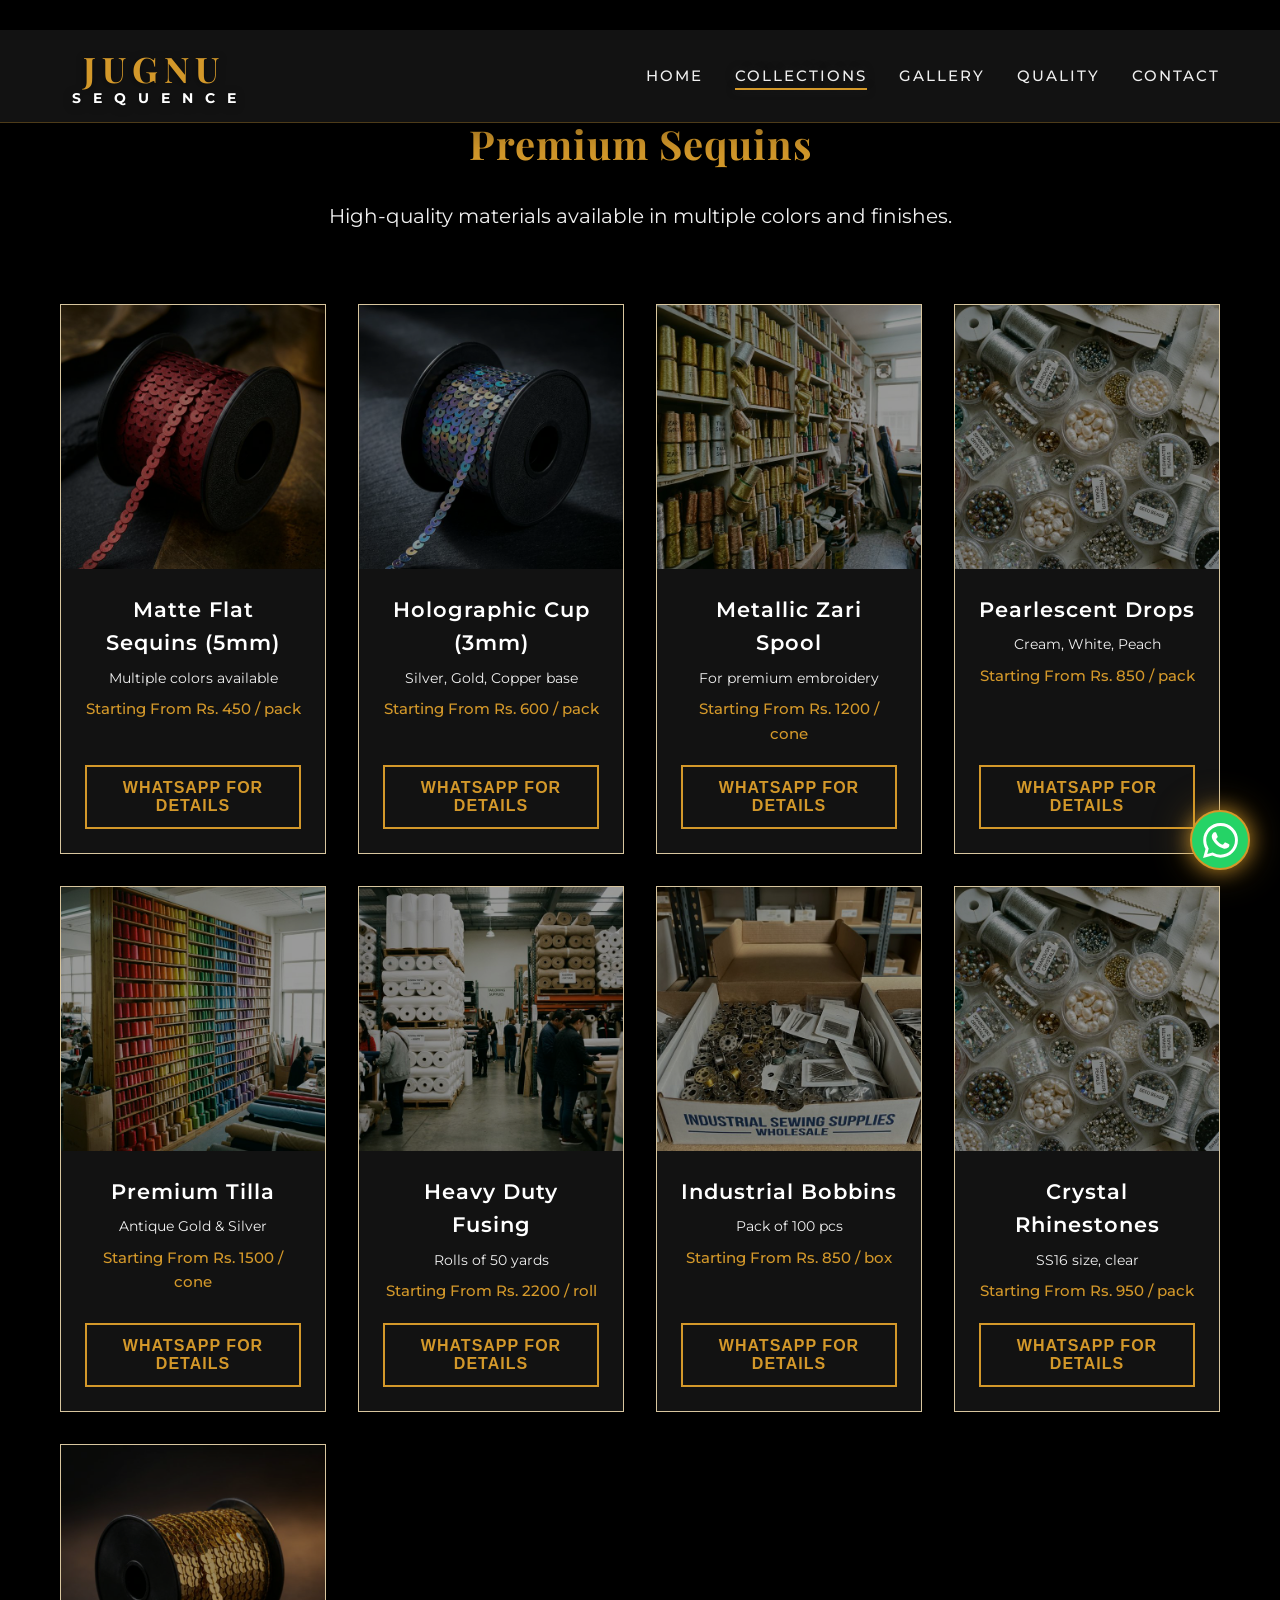
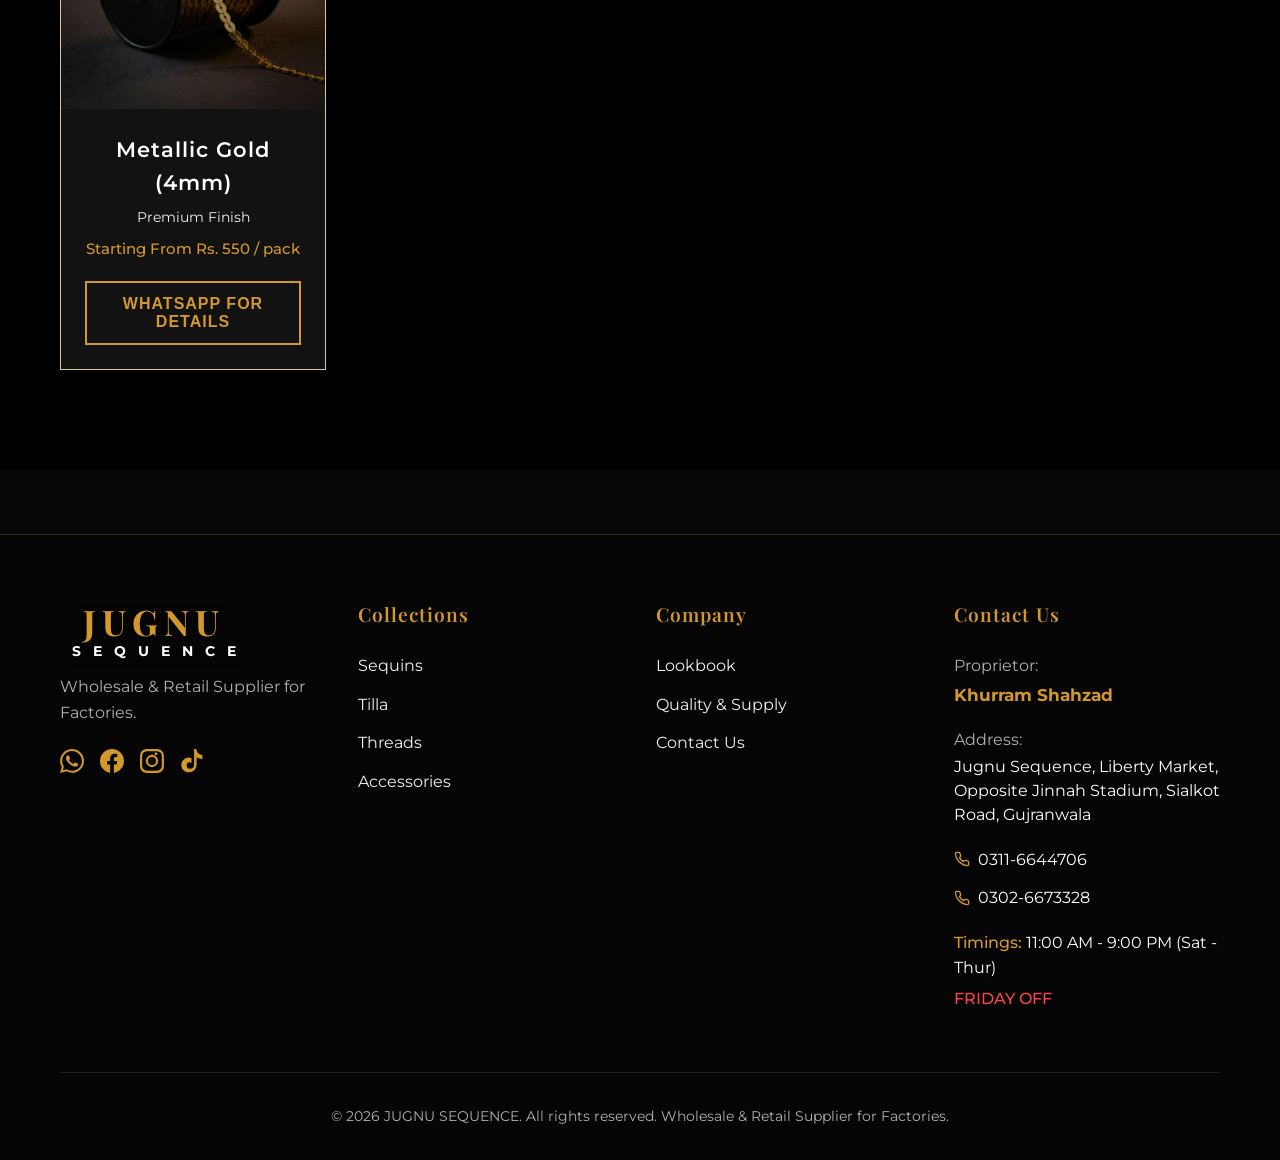
==== commit c1aa37ba: "Sync footer logo with header and refine contact typography" ====
--- a/category.html
+++ b/category.html
@@ -198,9 +198,8 @@
     <footer class="footer">
         <div class="container">
             <div class="footer-content">
-                <div class="footer-col">
-                    <a href="index.html" class="logo"
-                        style="display: inline-block; margin-bottom: 1rem;">JUGNU<br><span>SEQUENCE</span></a>
+                <div class="footer-col">
+                    <a href="index.html" class="logo" style="width: fit-content; margin-bottom: 1rem;">JUGNU<br><span>SEQUENCE</span></a>
                     <p style="color: var(--text-secondary); margin-bottom: 1rem;">Wholesale & Retail Supplier for
                         Factories.</p>
                     <div class="social-links" style="display: flex; gap: 1rem; margin-top: 1.5rem;">
@@ -245,38 +244,26 @@
                     </ul>
                 </div>
                 <div class="footer-col">
-                    <h3>Contact Us</h3>
-                    <ul class="footer-links" style="color: var(--text-secondary);">
-                        <li style="color: var(--accent-gold); font-weight: 600; margin-bottom: 0.5rem;">Proprietor:
-                            Khurram Shahzad</li>
-                        <li style="line-height: 1.5; margin-bottom: 0.8rem;">Jugnu Sequence, Liberty Market, Opposite
-                            Jinnah Stadium, Sialkot Road, Gujranwala</li>
-                        <li style="display: flex; align-items: center; gap: 8px; margin-bottom: 0.5rem;">
-                            <svg width="16" height="16" viewBox="0 0 24 24" fill="none" stroke="#d3982a"
-                                stroke-width="2" stroke-linecap="round" stroke-linejoin="round">
-                                <path
-                                    d="M22 16.92v3a2 2 0 0 1-2.18 2 19.79 19.79 0 0 1-8.63-3.07 19.5 19.5 0 0 1-6-6 19.79 19.79 0 0 1-3.07-8.67A2 2 0 0 1 4.11 2h3a2 2 0 0 1 2 1.72 12.84 12.84 0 0 0 .7 2.81 2 2 0 0 1-.45 2.11L8.09 9.91a16 16 0 0 0 6 6l1.27-1.27a2 2 0 0 1 2.11-.45 12.84 12.84 0 0 0 2.81.7A2 2 0 0 1 22 16.92z">
-                                </path>
-                            </svg>
-                            0311-6644706
-                        </li>
-                        <li style="display: flex; align-items: center; gap: 8px; margin-bottom: 1.2rem;">
-                            <svg width="16" height="16" viewBox="0 0 24 24" fill="none" stroke="#d3982a"
-                                stroke-width="2" stroke-linecap="round" stroke-linejoin="round">
-                                <path
-                                    d="M22 16.92v3a2 2 0 0 1-2.18 2 19.79 19.79 0 0 1-8.63-3.07 19.5 19.5 0 0 1-6-6 19.79 19.79 0 0 1-3.07-8.67A2 2 0 0 1 4.11 2h3a2 2 0 0 1 2 1.72 12.84 12.84 0 0 0 .7 2.81 2 2 0 0 1-.45 2.11L8.09 9.91a16 16 0 0 0 6 6l1.27-1.27a2 2 0 0 1 2.11-.45 12.84 12.84 0 0 0 2.81.7A2 2 0 0 1 22 16.92z">
-                                </path>
-                            </svg>
-                            <svg width="16" height="16" viewBox="0 0 24 24" fill="none" stroke="#d3982a"
-                                stroke-width="2" stroke-linecap="round" stroke-linejoin="round">
-                                <path
-                                    d="M22 16.92v3a2 2 0 0 1-2.18 2 19.79 19.79 0 0 1-8.63-3.07 19.5 19.5 0 0 1-6-6 19.79 19.79 0 0 1-3.07-8.67A2 2 0 0 1 4.11 2h3a2 2 0 0 1 2 1.72 12.84 12.84 0 0 0 .7 2.81 2 2 0 0 1-.45 2.11L8.09 9.91a16 16 0 0 0 6 6l1.27-1.27a2 2 0 0 1 2.11-.45 12.84 12.84 0 0 0 2.81.7A2 2 0 0 1 22 16.92z">
-                                </path>
-                            </svg>
-                            0302-6673328
-                        </li>
-                        <li style="margin-top: 1rem; color: #fff;">Timings: 11:00 AM - 9:00 PM (Sat - Thur)</li>
-                        <li style="color: #ff4444; font-weight: 500;">FRIDAY OFF</li>
+                    <h3>Contact Us</h3>
+                    <ul class="footer-links" style="color: var(--text-secondary);">
+                        <li style="margin-bottom: 1.2rem;">
+                            <div style="color: var(--text-secondary); margin-bottom: 0.2rem;">Proprietor:</div>
+                            <div style="color: #d3982a; font-weight: bold; font-size: 1.05rem;">Khurram Shahzad</div>
+                        </li>
+                        <li style="line-height: 1.5; margin-bottom: 1.2rem;">
+                            <div style="color: var(--text-secondary); margin-bottom: 0.2rem;">Address:</div>
+                            <div style="color: #fff;">Jugnu Sequence, Liberty Market, Opposite Jinnah Stadium, Sialkot Road, Gujranwala</div>
+                        </li>
+                        <li style="display: flex; align-items: center; gap: 8px; margin-bottom: 0.8rem;">
+                            <svg width="16" height="16" viewBox="0 0 24 24" fill="none" stroke="#d3982a" stroke-width="2" stroke-linecap="round" stroke-linejoin="round"><path d="M22 16.92v3a2 2 0 0 1-2.18 2 19.79 19.79 0 0 1-8.63-3.07 19.5 19.5 0 0 1-6-6 19.79 19.79 0 0 1-3.07-8.67A2 2 0 0 1 4.11 2h3a2 2 0 0 1 2 1.72 12.84 12.84 0 0 0 .7 2.81 2 2 0 0 1-.45 2.11L8.09 9.91a16 16 0 0 0 6 6l1.27-1.27a2 2 0 0 1 2.11-.45 12.84 12.84 0 0 0 2.81.7A2 2 0 0 1 22 16.92z"></path></svg>
+                            <span style="color: #fff;">0311-6644706</span>
+                        </li>
+                        <li style="display: flex; align-items: center; gap: 8px; margin-bottom: 1.2rem;">
+                            <svg width="16" height="16" viewBox="0 0 24 24" fill="none" stroke="#d3982a" stroke-width="2" stroke-linecap="round" stroke-linejoin="round"><path d="M22 16.92v3a2 2 0 0 1-2.18 2 19.79 19.79 0 0 1-8.63-3.07 19.5 19.5 0 0 1-6-6 19.79 19.79 0 0 1-3.07-8.67A2 2 0 0 1 4.11 2h3a2 2 0 0 1 2 1.72 12.84 12.84 0 0 0 .7 2.81 2 2 0 0 1-.45 2.11L8.09 9.91a16 16 0 0 0 6 6l1.27-1.27a2 2 0 0 1 2.11-.45 12.84 12.84 0 0 0 2.81.7A2 2 0 0 1 22 16.92z"></path></svg>
+                            <span style="color: #fff;">0302-6673328</span>
+                        </li>
+                        <li style="color: #fff; margin-bottom: 0.3rem;"><span style="color: #d3982a; font-weight: 500;">Timings:</span> 11:00 AM - 9:00 PM (Sat - Thur)</li>
+                        <li style="color: #ff4444; font-weight: 500;">FRIDAY OFF</li>
                     </ul>
                 </div>
             </div>
